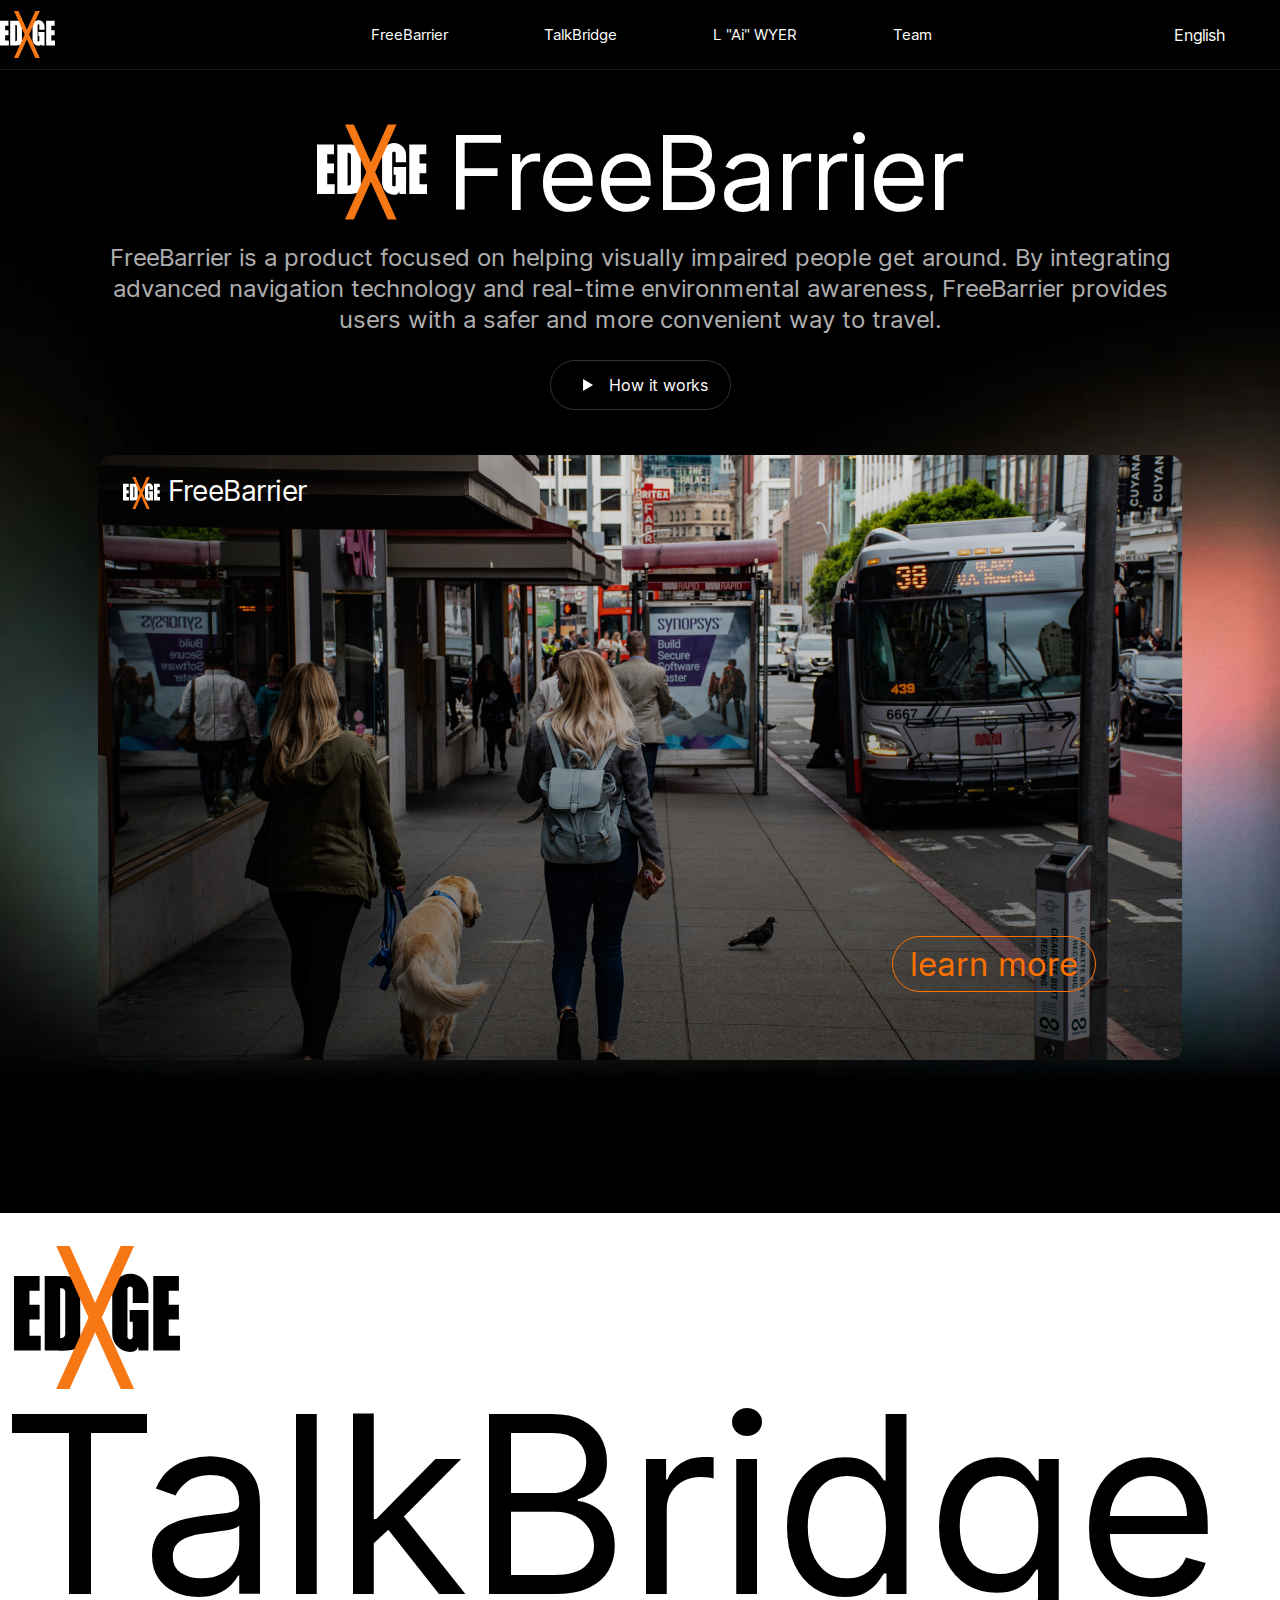
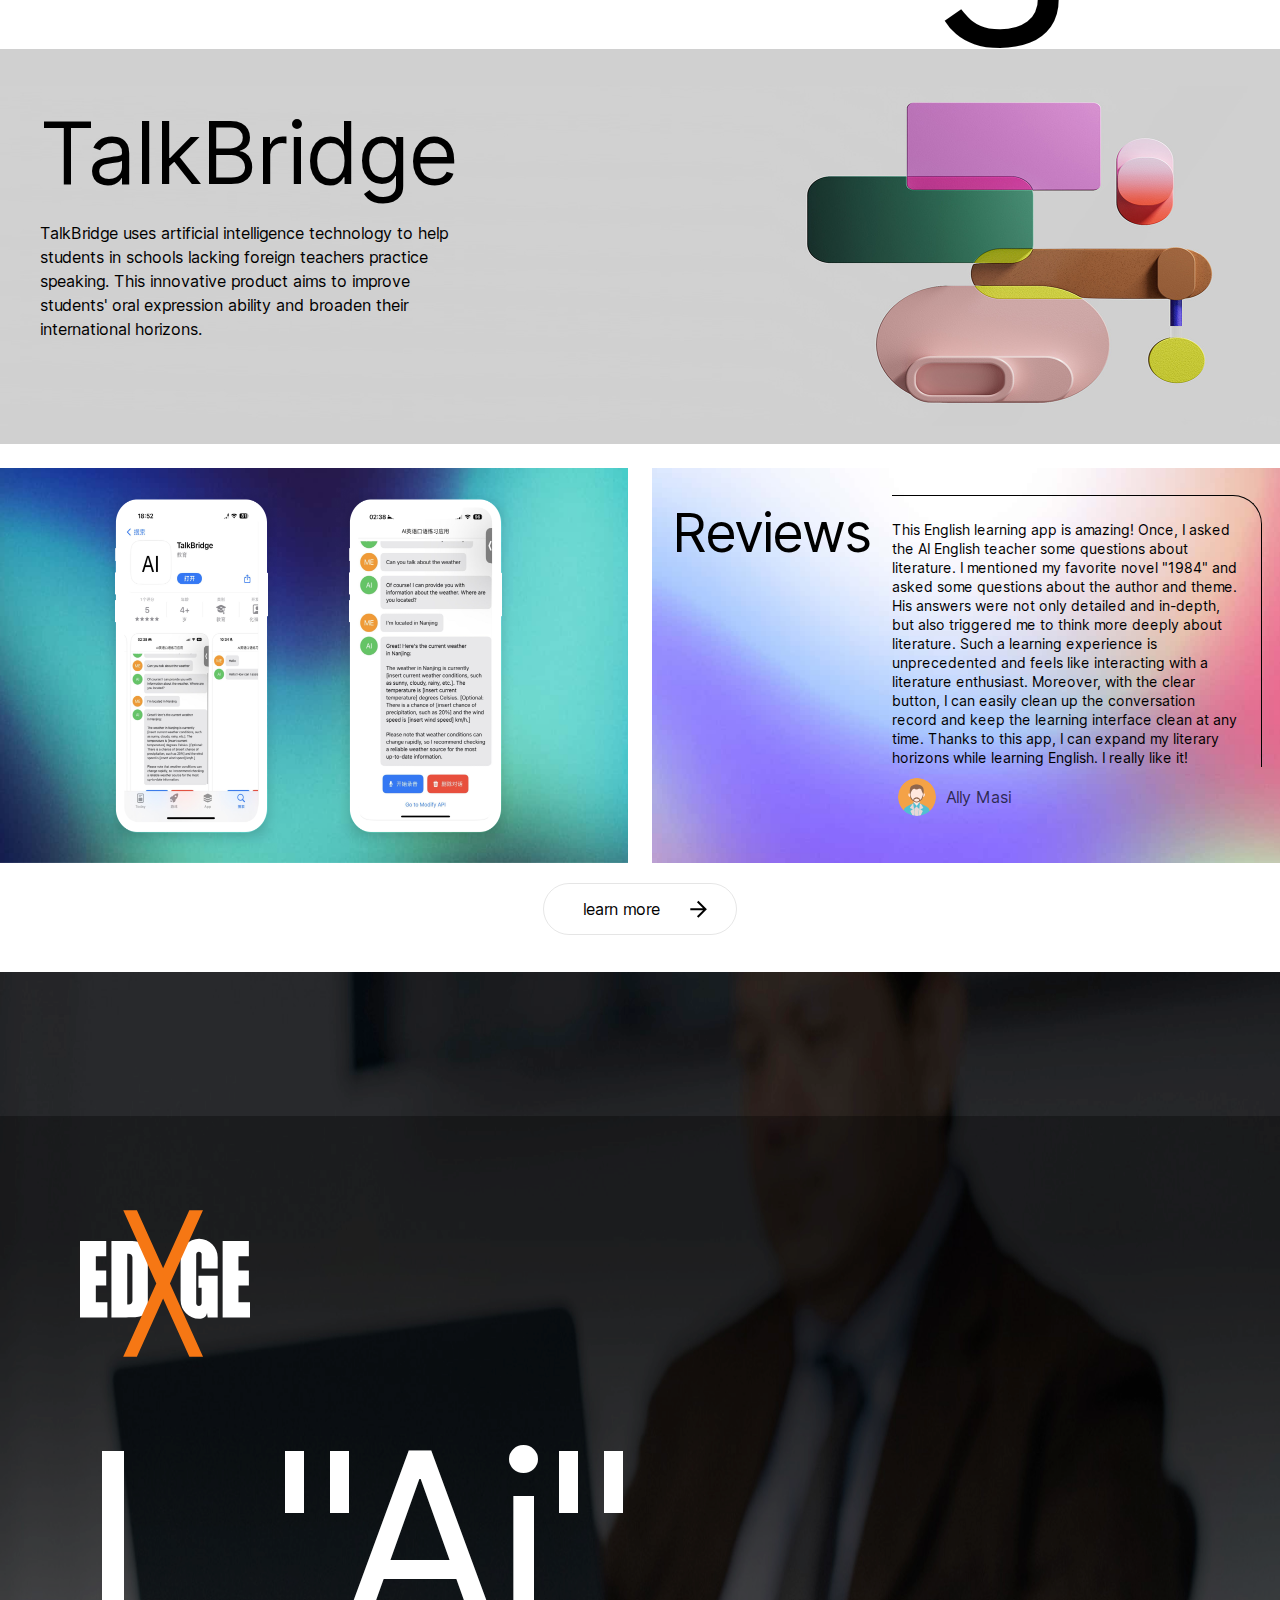
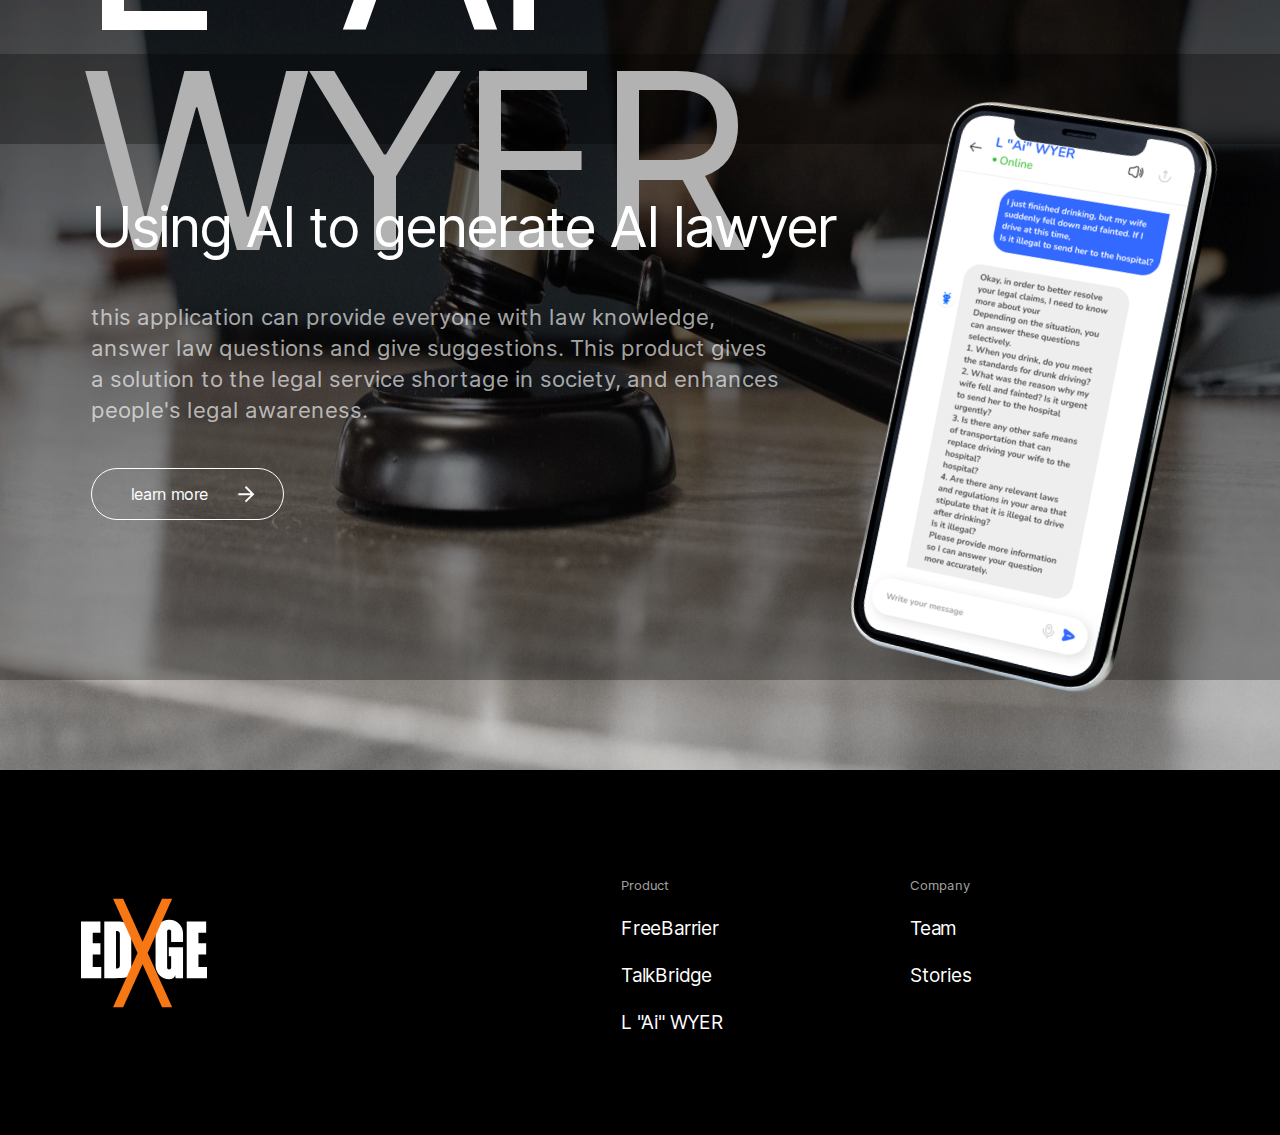
==== index.html @ de798f69 "update team" ====
<!DOCTYPE html><html lang="en"><head><meta charSet="utf-8"/><meta name="viewport" content="width=device-width, initial-scale=1"/><link rel="preload" href="/_next/static/media/c9a5bc6a7c948fb0-s.p.woff2" as="font" crossorigin="" type="font/woff2"/><link rel="preload" as="image" href="/logo_white.svg"/><link rel="preload" as="image" href="/s1bg1.png"/><link rel="preload" as="image" href="/logo_black.svg"/><link rel="preload" as="image" href="/s2bg2.png"/><link rel="preload" as="image" href="/s2card3avatar.png"/><link rel="preload" as="image" href="/s2arrow.svg"/><link rel="preload" as="image" href="/s3card2arrow.svg"/><link rel="preload" as="image" href="/s3card2phone.png"/><link rel="stylesheet" href="/_next/static/css/adb541d4023504cc.css" crossorigin="" data-precedence="next"/><link rel="stylesheet" href="/_next/static/css/df0a6028dcf7d3ef.css" crossorigin="" data-precedence="next"/><link rel="preload" as="script" fetchPriority="low" href="/_next/static/chunks/webpack-a116fb6f01ae9890.js" crossorigin=""/><script src="/_next/static/chunks/fd9d1056-d0916c1928b2dab2.js" async="" crossorigin=""></script><script src="/_next/static/chunks/938-652e71252fee86b5.js" async="" crossorigin=""></script><script src="/_next/static/chunks/main-app-9f782498c3e4d853.js" async="" crossorigin=""></script><script src="/_next/static/chunks/328-6d31d3dc0706b322.js" async=""></script><script src="/_next/static/chunks/app/page-09f8d892fa726eaa.js" async=""></script><title>EDXGE Tech</title><meta name="description" content="EDXGE Tech"/><link rel="icon" href="/favicon.ico" type="image/x-icon" sizes="48x48"/><meta name="next-size-adjust"/><script src="/_next/static/chunks/polyfills-c67a75d1b6f99dc8.js" crossorigin="" noModule=""></script></head><body class="__className_e66fe9"><div class="app_s1__nnIwr"><div class="header_bg__rVXxx"><div class="header_container__8fmu3"><img src="/logo_white.svg" alt="logo" class="header_logo__57EiI"/><div class="header_menu__HkMw8"><div class="header_menuItem__UpbRP">FreeBarrier</div><div class="header_menuItem__UpbRP">TalkBridge</div><div class="header_menuItem__UpbRP">L &quot;Ai&quot; WYER</div><div class="header_menuItem__UpbRP">Team</div></div><div class="header_lang__CjgNA"><div class="header_langSelected__wtEf2">English</div><div class="header_langContent__K6XsH"><div class="header_langContentItem__UoFTi">English</div><div class="header_langContentItem__UoFTi">简体中文</div></div></div></div></div><div class="app_s1titleRow__4uP_n"><img src="/logo_white.svg" class="app_s1logo1__pC13Z" alt="logo white"/><div class="app_s1title1__4nvAq">FreeBarrier</div></div><div class="app_row__DmZqt"><div class="app_s1desc__7qJVt">FreeBarrier is a product focused on helping visually impaired people get around. By integrating advanced navigation technology and real-time environmental awareness, FreeBarrier provides users with a safer and more convenient way to travel.</div></div><div class="app_row__DmZqt"><div class="app_s1playButton__GNVDo"><svg xmlns="http://www.w3.org/2000/svg" width="25" height="24" viewBox="0 0 25 24" fill="none"><path d="M7.04688 6V18L17.0469 12L7.04688 6Z" fill="white"></path></svg>How it works</div></div><div class="app_row__DmZqt" style="margin-top:45px"><img src="/s1bg1.png" class="app_s1bg1__M3rL_" alt=""/><div class="app_s1cover__UGeef"><img src="/logo_white.svg" class="app_s1coverLogo__jlqT_" alt=""/><div class="app_s1coverTitle__NFP4M">FreeBarrier</div><div class="app_s1coverButton__KT2Q8">learn more</div></div></div></div><div class="app_s2__dXx4I"><div class="app_s2container__kpsfb"><img src="/logo_black.svg" class="app_s2logo1__aBrNN" alt=""/><div class="app_s2title1__f7zy9">TalkBridge</div><div class="app_s2card1__nFbDB"><div class="app_s2card1title__jzrZh">TalkBridge</div><div class="app_s2card1content__mjiYZ">TalkBridge uses artificial intelligence technology to help students in schools lacking foreign teachers practice speaking. This innovative product aims to improve students&#x27; oral expression ability and broaden their international horizons.</div></div><div class="app_s2cardRow__WsyPa"><img class="app_s2bg2__XAXqT" src="/s2bg2.png" alt="s2bg2"/><div class="app_s2card3__V8uqt"><div class="app_s2card3title__k_Hqs">Reviews</div><div class="app_s2card3content__thnvg">This English learning app is amazing! Once, I asked the AI English teacher some questions about literature. I mentioned my favorite novel &quot;1984&quot; and asked some questions about the author and theme. His answers were not only detailed and in-depth, but also triggered me to think more deeply about literature. Such a learning experience is unprecedented and feels like interacting with a literature enthusiast. Moreover, with the clear button, I can easily clean up the conversation record and keep the learning interface clean at any time. Thanks to this app, I can expand my literary horizons while learning English. I really like it!</div><div class="app_s2card3avatar__qiE_r"><img class="app_s2card3avatarImage__eGEWr" alt="" src="/s2card3avatar.png"/><div class="app_s2card3name__xF0eV">Ally Masi</div></div></div></div><div class="app_row__DmZqt"><div class="app_s2button__MYctV"><span>learn more</span><img src="/s2arrow.svg" alt="arrow"/></div></div></div></div><div class="app_s3__rASW2"><div class="app_row__DmZqt"><div class="app_s3card1__VYN2u"><img src="/logo_white.svg" class="app_s3card1logo__8ecgO" alt="s3card1"/><div class="app_s3card1title__xnPJ_">L &quot;Ai&quot; WYER</div></div></div><div class="app_row__DmZqt"><div class="app_s3card2__s4pVN"><div class="app_s3card2title__L558Q">Using AI to generate AI lawyer</div><div class="app_s3card2content__sWjWP">this application can provide everyone with law knowledge, answer law questions and give suggestions. This product gives a solution to the legal service shortage in society, and enhances people&#x27;s legal awareness.</div><div class="app_s3card2button__7Y_nE"><span>learn more</span><img src="/s3card2arrow.svg" class="app_s3card2arrow__Mt0DE" alt="arrow"/></div><img src="/s3card2phone.png" class="app_s3card2phone__fwH8w" alt="s3card2phone"/></div></div></div><div class="app_s4__tdIPI"><div class="footer_row__TODqG"><img class="footer_logo__3_WEM" src="/logo_white.svg" alt=""/><div class="footer_card__5sTjd"><div class="footer_cardTitle__9lzDs">Product</div><div class="footer_cardItem__S_axP">FreeBarrier</div><div class="footer_cardItem__S_axP">TalkBridge</div><div class="footer_cardItem__S_axP">L &quot;Ai&quot; WYER</div></div><div class="footer_card__5sTjd"><div class="footer_cardTitle__9lzDs">Company</div><div class="footer_cardItem__S_axP">Team</div><div class="footer_cardItem__S_axP">Stories</div></div></div></div><script src="/_next/static/chunks/webpack-a116fb6f01ae9890.js" crossorigin="" async=""></script><script>(self.__next_f=self.__next_f||[]).push([0]);self.__next_f.push([2,null])</script><script>self.__next_f.push([1,"1:HL[\"/_next/static/media/c9a5bc6a7c948fb0-s.p.woff2\",\"font\",{\"crossOrigin\":\"\",\"type\":\"font/woff2\"}]\n2:HL[\"/_next/static/css/adb541d4023504cc.css\",\"style\",{\"crossOrigin\":\"\"}]\n0:\"$L3\"\n"])</script><script>self.__next_f.push([1,"4:HL[\"/_next/static/css/df0a6028dcf7d3ef.css\",\"style\",{\"crossOrigin\":\"\"}]\n"])</script><script>self.__next_f.push([1,"5:I[7690,[],\"\"]\n7:I[7831,[],\"\"]\n8:I[6039,[\"328\",\"static/chunks/328-6d31d3dc0706b322.js\",\"931\",\"static/chunks/app/page-09f8d892fa726eaa.js\"],\"\"]\n9:I[5613,[],\"\"]\na:I[1778,[],\"\"]\nc:I[8955,[],\"\"]\n"])</script><script>self.__next_f.push([1,"3:[[[\"$\",\"link\",\"0\",{\"rel\":\"stylesheet\",\"href\":\"/_next/static/css/adb541d4023504cc.css\",\"precedence\":\"next\",\"crossOrigin\":\"\"}]],[\"$\",\"$L5\",null,{\"buildId\":\"g0bCwEvK6cP6paQdNXXRG\",\"assetPrefix\":\"\",\"initialCanonicalUrl\":\"/\",\"initialTree\":[\"\",{\"children\":[\"__PAGE__\",{}]},\"$undefined\",\"$undefined\",true],\"initialSeedData\":[\"\",{\"children\":[\"__PAGE__\",{},[\"$L6\",[\"$\",\"$L7\",null,{\"propsForComponent\":{\"params\":{}},\"Component\":\"$8\",\"isStaticGeneration\":true}],null]]},[null,[\"$\",\"html\",null,{\"lang\":\"en\",\"children\":[\"$\",\"body\",null,{\"className\":\"__className_e66fe9\",\"children\":[\"$\",\"$L9\",null,{\"parallelRouterKey\":\"children\",\"segmentPath\":[\"children\"],\"loading\":\"$undefined\",\"loadingStyles\":\"$undefined\",\"loadingScripts\":\"$undefined\",\"hasLoading\":false,\"error\":\"$undefined\",\"errorStyles\":\"$undefined\",\"errorScripts\":\"$undefined\",\"template\":[\"$\",\"$La\",null,{}],\"templateStyles\":\"$undefined\",\"templateScripts\":\"$undefined\",\"notFound\":[[\"$\",\"title\",null,{\"children\":\"404: This page could not be found.\"}],[\"$\",\"div\",null,{\"style\":{\"fontFamily\":\"system-ui,\\\"Segoe UI\\\",Roboto,Helvetica,Arial,sans-serif,\\\"Apple Color Emoji\\\",\\\"Segoe UI Emoji\\\"\",\"height\":\"100vh\",\"textAlign\":\"center\",\"display\":\"flex\",\"flexDirection\":\"column\",\"alignItems\":\"center\",\"justifyContent\":\"center\"},\"children\":[\"$\",\"div\",null,{\"children\":[[\"$\",\"style\",null,{\"dangerouslySetInnerHTML\":{\"__html\":\"body{color:#000;background:#fff;margin:0}.next-error-h1{border-right:1px solid rgba(0,0,0,.3)}@media (prefers-color-scheme:dark){body{color:#fff;background:#000}.next-error-h1{border-right:1px solid rgba(255,255,255,.3)}}\"}}],[\"$\",\"h1\",null,{\"className\":\"next-error-h1\",\"style\":{\"display\":\"inline-block\",\"margin\":\"0 20px 0 0\",\"padding\":\"0 23px 0 0\",\"fontSize\":24,\"fontWeight\":500,\"verticalAlign\":\"top\",\"lineHeight\":\"49px\"},\"children\":\"404\"}],[\"$\",\"div\",null,{\"style\":{\"display\":\"inline-block\"},\"children\":[\"$\",\"h2\",null,{\"style\":{\"fontSize\":14,\"fontWeight\":400,\"lineHeight\":\"49px\",\"margin\":0},\"children\":\"This page could not be found.\"}]}]]}]}]],\"notFoundStyles\":[],\"styles\":[[\"$\",\"link\",\"0\",{\"rel\":\"stylesheet\",\"href\":\"/_next/static/css/df0a6028dcf7d3ef.css\",\"precedence\":\"next\",\"crossOrigin\":\"\"}]]}]}]}],null]],\"initialHead\":[false,\"$Lb\"],\"globalErrorComponent\":\"$c\"}]]\n"])</script><script>self.__next_f.push([1,"b:[[\"$\",\"meta\",\"0\",{\"name\":\"viewport\",\"content\":\"width=device-width, initial-scale=1\"}],[\"$\",\"meta\",\"1\",{\"charSet\":\"utf-8\"}],[\"$\",\"title\",\"2\",{\"children\":\"EDXGE Tech\"}],[\"$\",\"meta\",\"3\",{\"name\":\"description\",\"content\":\"EDXGE Tech\"}],[\"$\",\"link\",\"4\",{\"rel\":\"icon\",\"href\":\"/favicon.ico\",\"type\":\"image/x-icon\",\"sizes\":\"48x48\"}],[\"$\",\"meta\",\"5\",{\"name\":\"next-size-adjust\"}]]\n6:null\n"])</script><script>self.__next_f.push([1,""])</script></body></html>
---- _next/static/css/adb541d4023504cc.css ----
@font-face{font-family:__Inter_e66fe9;font-style:normal;font-weight:100 900;font-display:swap;src:url(/_next/static/media/ec159349637c90ad-s.woff2) format("woff2");unicode-range:U+0460-052f,U+1c80-1c88,U+20b4,U+2de0-2dff,U+a640-a69f,U+fe2e-fe2f}@font-face{font-family:__Inter_e66fe9;font-style:normal;font-weight:100 900;font-display:swap;src:url(/_next/static/media/513657b02c5c193f-s.woff2) format("woff2");unicode-range:U+0301,U+0400-045f,U+0490-0491,U+04b0-04b1,U+2116}@font-face{font-family:__Inter_e66fe9;font-style:normal;font-weight:100 900;font-display:swap;src:url(/_next/static/media/fd4db3eb5472fc27-s.woff2) format("woff2");unicode-range:U+1f??}@font-face{font-family:__Inter_e66fe9;font-style:normal;font-weight:100 900;font-display:swap;src:url(/_next/static/media/51ed15f9841b9f9d-s.woff2) format("woff2");unicode-range:U+0370-03ff}@font-face{font-family:__Inter_e66fe9;font-style:normal;font-weight:100 900;font-display:swap;src:url(/_next/static/media/05a31a2ca4975f99-s.woff2) format("woff2");unicode-range:U+0102-0103,U+0110-0111,U+0128-0129,U+0168-0169,U+01a0-01a1,U+01af-01b0,U+0300-0301,U+0303-0304,U+0308-0309,U+0323,U+0329,U+1ea0-1ef9,U+20ab}@font-face{font-family:__Inter_e66fe9;font-style:normal;font-weight:100 900;font-display:swap;src:url(/_next/static/media/d6b16ce4a6175f26-s.woff2) format("woff2");unicode-range:U+0100-02af,U+0304,U+0308,U+0329,U+1e00-1e9f,U+1ef2-1eff,U+2020,U+20a0-20ab,U+20ad-20cf,U+2113,U+2c60-2c7f,U+a720-a7ff}@font-face{font-family:__Inter_e66fe9;font-style:normal;font-weight:100 900;font-display:swap;src:url(/_next/static/media/c9a5bc6a7c948fb0-s.p.woff2) format("woff2");unicode-range:U+00??,U+0131,U+0152-0153,U+02bb-02bc,U+02c6,U+02da,U+02dc,U+0304,U+0308,U+0329,U+2000-206f,U+2074,U+20ac,U+2122,U+2191,U+2193,U+2212,U+2215,U+feff,U+fffd}@font-face{font-family:__Inter_Fallback_e66fe9;src:local("Arial");ascent-override:90.20%;descent-override:22.48%;line-gap-override:0.00%;size-adjust:107.40%}.__className_e66fe9{font-family:__Inter_e66fe9,__Inter_Fallback_e66fe9;font-style:normal}

/*
! tailwindcss v3.4.0 | MIT License | https://tailwindcss.com
*/*,:after,:before{box-sizing:border-box;border:0 solid #e5e7eb}:after,:before{--tw-content:""}:host,html{line-height:1.5;-webkit-text-size-adjust:100%;-moz-tab-size:4;-o-tab-size:4;tab-size:4;font-family:ui-sans-serif,system-ui,sans-serif,Apple Color Emoji,Segoe UI Emoji,Segoe UI Symbol,Noto Color Emoji;font-feature-settings:normal;font-variation-settings:normal;-webkit-tap-highlight-color:transparent}body{margin:0;line-height:inherit}hr{height:0;color:inherit;border-top-width:.0625rem}abbr:where([title]){-webkit-text-decoration:underline dotted;text-decoration:underline dotted}h1,h2,h3,h4,h5,h6{font-size:inherit;font-weight:inherit}a{color:inherit;text-decoration:inherit}b,strong{font-weight:bolder}code,kbd,pre,samp{font-family:ui-monospace,SFMono-Regular,Menlo,Monaco,Consolas,Liberation Mono,Courier New,monospace;font-feature-settings:normal;font-variation-settings:normal;font-size:1em}small{font-size:80%}sub,sup{font-size:75%;line-height:0;position:relative;vertical-align:baseline}sub{bottom:-.25em}sup{top:-.5em}table{text-indent:0;border-color:inherit;border-collapse:collapse}button,input,optgroup,select,textarea{font-family:inherit;font-feature-settings:inherit;font-variation-settings:inherit;font-size:100%;font-weight:inherit;line-height:inherit;color:inherit;margin:0;padding:0}button,select{text-transform:none}[type=button],[type=reset],[type=submit],button{-webkit-appearance:button;background-color:transparent;background-image:none}:-moz-focusring{outline:auto}:-moz-ui-invalid{box-shadow:none}progress{vertical-align:baseline}::-webkit-inner-spin-button,::-webkit-outer-spin-button{height:auto}[type=search]{-webkit-appearance:textfield;outline-offset:-.125rem}::-webkit-search-decoration{-webkit-appearance:none}::-webkit-file-upload-button{-webkit-appearance:button;font:inherit}summary{display:list-item}blockquote,dd,dl,figure,h1,h2,h3,h4,h5,h6,hr,p,pre{margin:0}fieldset{margin:0}fieldset,legend{padding:0}menu,ol,ul{list-style:none;margin:0;padding:0}dialog{padding:0}textarea{resize:vertical}input::-moz-placeholder,textarea::-moz-placeholder{opacity:1;color:#9ca3af}input::placeholder,textarea::placeholder{opacity:1;color:#9ca3af}[role=button],button{cursor:pointer}:disabled{cursor:default}audio,canvas,embed,iframe,img,object,svg,video{display:block;vertical-align:middle}img,video{max-width:100%;height:auto}[hidden]{display:none}*,:after,:before{--tw-border-spacing-x:0;--tw-border-spacing-y:0;--tw-translate-x:0;--tw-translate-y:0;--tw-rotate:0;--tw-skew-x:0;--tw-skew-y:0;--tw-scale-x:1;--tw-scale-y:1;--tw-pan-x: ;--tw-pan-y: ;--tw-pinch-zoom: ;--tw-scroll-snap-strictness:proximity;--tw-gradient-from-position: ;--tw-gradient-via-position: ;--tw-gradient-to-position: ;--tw-ordinal: ;--tw-slashed-zero: ;--tw-numeric-figure: ;--tw-numeric-spacing: ;--tw-numeric-fraction: ;--tw-ring-inset: ;--tw-ring-offset-width:0;--tw-ring-offset-color:#fff;--tw-ring-color:rgba(59,130,246,.5);--tw-ring-offset-shadow:0 0 #0000;--tw-ring-shadow:0 0 #0000;--tw-shadow:0 0 #0000;--tw-shadow-colored:0 0 #0000;--tw-blur: ;--tw-brightness: ;--tw-contrast: ;--tw-grayscale: ;--tw-hue-rotate: ;--tw-invert: ;--tw-saturate: ;--tw-sepia: ;--tw-drop-shadow: ;--tw-backdrop-blur: ;--tw-backdrop-brightness: ;--tw-backdrop-contrast: ;--tw-backdrop-grayscale: ;--tw-backdrop-hue-rotate: ;--tw-backdrop-invert: ;--tw-backdrop-opacity: ;--tw-backdrop-saturate: ;--tw-backdrop-sepia: }::backdrop{--tw-border-spacing-x:0;--tw-border-spacing-y:0;--tw-translate-x:0;--tw-translate-y:0;--tw-rotate:0;--tw-skew-x:0;--tw-skew-y:0;--tw-scale-x:1;--tw-scale-y:1;--tw-pan-x: ;--tw-pan-y: ;--tw-pinch-zoom: ;--tw-scroll-snap-strictness:proximity;--tw-gradient-from-position: ;--tw-gradient-via-position: ;--tw-gradient-to-position: ;--tw-ordinal: ;--tw-slashed-zero: ;--tw-numeric-figure: ;--tw-numeric-spacing: ;--tw-numeric-fraction: ;--tw-ring-inset: ;--tw-ring-offset-width:0;--tw-ring-offset-color:#fff;--tw-ring-color:rgba(59,130,246,.5);--tw-ring-offset-shadow:0 0 #0000;--tw-ring-shadow:0 0 #0000;--tw-shadow:0 0 #0000;--tw-shadow-colored:0 0 #0000;--tw-blur: ;--tw-brightness: ;--tw-contrast: ;--tw-grayscale: ;--tw-hue-rotate: ;--tw-invert: ;--tw-saturate: ;--tw-sepia: ;--tw-drop-shadow: ;--tw-backdrop-blur: ;--tw-backdrop-brightness: ;--tw-backdrop-contrast: ;--tw-backdrop-grayscale: ;--tw-backdrop-hue-rotate: ;--tw-backdrop-invert: ;--tw-backdrop-opacity: ;--tw-backdrop-saturate: ;--tw-backdrop-sepia: }.container{width:100%}@media (min-width:640px){.container{max-width:40rem}}@media (min-width:768px){.container{max-width:48rem}}@media (min-width:1024px){.container{max-width:64rem}}@media (min-width:1280px){.container{max-width:80rem}}@media (min-width:1536px){.container{max-width:96rem}}
---- _next/static/css/df0a6028dcf7d3ef.css ----
.footer_row__TODqG{display:flex;justify-content:center}.footer_logo__3_WEM{width:7.875rem;margin-right:25.875rem;cursor:pointer}.footer_card__5sTjd{width:18.0625rem;height:9.625rem}.footer_cardTitle__9lzDs{color:hsla(0,0%,100%,.65);font-size:.8125rem;font-weight:400;line-height:1.125rem}.footer_cardItem__S_axP{margin-top:1.4375rem;color:#fff;font-size:1.1875rem;font-weight:400;line-height:1.5rem;letter-spacing:-.0125rem;cursor:pointer}.header_bg__rVXxx{height:4.375rem;top:2rem;display:flex;justify-content:center;border-bottom:.0625rem solid hsla(0,0%,100%,.1);background:rgba(0,0,0,.8)}.header_container__8fmu3{width:80rem;height:100%;color:#fff;display:flex;justify-content:space-between;align-items:center;z-index:999}.header_logo__57EiI{width:3.4375rem;cursor:pointer}.header_menu__HkMw8{display:flex;justify-content:space-around;width:41.125rem;height:100%;margin-left:8.125rem}.header_menuItem__UpbRP{height:100%;font-size:.9375rem;font-weight:400;line-height:1.3125rem;display:flex;align-items:center;cursor:pointer}.header_lang__CjgNA{width:10.125rem;height:3.25rem;justify-content:center;align-items:center;position:relative;display:inline-block}.header_langSelected__wtEf2{color:#fff;display:flex;width:100%;height:100%;justify-content:center;align-items:center;cursor:pointer}.header_langContent__K6XsH{color:#fff;background-color:#000;display:none;position:absolute}.header_lang__CjgNA:hover .header_langContent__K6XsH{display:block}.header_langContentItem__UoFTi{width:10.125rem;height:3.25rem;display:flex;justify-content:center;align-items:center}.header_langContentItem__UoFTi:hover{background-color:#ff7101;cursor:pointer}.app_s1__nnIwr{background-color:#000;padding-bottom:9.5625rem}.app_s1titleRow__4uP_n{display:flex;justify-content:center;align-items:center;height:8.75rem;margin-top:2rem}.app_s1logo1__pC13Z{height:100%;width:6.875rem}.app_s1title1__4nvAq{color:#fff;text-align:center;font-size:6.4375rem;font-weight:400;line-height:7.5625rem;letter-spacing:-.125rem;margin-left:1.25rem}.app_row__DmZqt{width:100%;display:flex;justify-content:center;position:relative}.app_s1desc__7qJVt{width:68.625rem;color:hsla(0,0%,100%,.7);text-align:center;font-size:1.5rem;font-weight:400;line-height:1.9375rem;z-index:1}.app_s1playButton__GNVDo{height:3.125rem;margin-top:1.5625rem;display:flex;padding:.8125rem 1.375rem .8125rem 1.5625rem;justify-content:center;align-items:center;gap:.5rem;border-radius:4rem;border:.0625rem solid hsla(0,0%,100%,.2);color:#fff;text-align:center;font-size:1rem;font-weight:400;line-height:0;z-index:1;cursor:pointer}.app_s1bg1__M3rL_{position:absolute;width:90rem;height:51.5rem;background:url(/s1bg1.png) no-repeat 50% fixed;background-size:cover;top:-12.5rem}.app_s1cover__UGeef{width:67.8125rem;height:37.8125rem;z-index:1;background:url(/s1cover.png) no-repeat 100% 100%;border-radius:.9375rem;position:relative;cursor:pointer}.app_s1coverLogo__jlqT_{position:absolute;width:2.3125rem;left:1.5625rem;top:1.375rem}.app_s1coverTitle__NFP4M{left:4.375rem;top:1.25rem;color:#fff;font-size:1.75rem;line-height:2.0625rem;letter-spacing:-.03394rem}.app_s1coverButton__KT2Q8,.app_s1coverTitle__NFP4M{position:absolute;text-align:center;font-style:normal;font-weight:400}.app_s1coverButton__KT2Q8{right:5.4375rem;bottom:4.25rem;display:inline-flex;height:3.5rem;padding:0 1.0625rem;justify-content:center;align-items:center;border-radius:4.5rem;border:.0625rem solid #ff7101;color:#ff7101;font-size:2.0625rem;line-height:0}.app_s2logo1__aBrNN{width:12.125rem;height:8.9375rem;margin-top:2.0625rem}.app_s2title1__f7zy9{color:#000;font-size:15.5rem;line-height:14.375rem;font-weight:400;letter-spacing:-.125rem}.app_s2__dXx4I{display:flex;justify-content:center;padding-bottom:2.3125rem}.app_s2container__kpsfb{width:80rem}.app_s2card1__nFbDB{width:100%;height:24.6875rem;margin-top:1.875rem;background-image:url(/s2bg1.jpeg);background-size:cover;position:relative}.app_s2card1title__jzrZh{position:absolute;left:2.5rem;top:2.5rem;color:#000;font-size:5.375rem;font-weight:400;letter-spacing:-.0625rem}.app_s2card1content__mjiYZ{position:absolute;width:26.375rem;height:6.5rem;left:2.5rem;top:10.75rem}.app_s2cardRow__WsyPa{display:flex;justify-content:space-between;margin-top:1.5rem}.app_s2bg2__XAXqT{width:39.25rem}.app_s2card3__V8uqt{width:39.25rem;height:24.6875rem;background-image:url(/s2bg3.jpeg);background-size:cover;position:relative}.app_s2card3title__k_Hqs{position:absolute;left:1.25rem;top:2.4375rem;color:#000;font-size:3.375rem;font-weight:400;line-height:3.1875rem;letter-spacing:-.125rem}.app_s2card3content__thnvg{position:absolute;width:23.125rem;left:15rem;top:1.6875rem;padding:1.5rem 1.5rem 0 0;border-radius:0 1.8125rem 0 0;border-top:.0625rem solid #000;border-right:.0625rem solid #000;font-size:.875rem;font-weight:400;line-height:1.1875rem}.app_s2card3avatar__qiE_r{position:absolute;left:15.375rem;top:19.375rem;display:flex;justify-content:space-around;align-items:center}.app_s2card3avatarImage__eGEWr{width:2.375rem;height:2.375rem;border-radius:50%}.app_s2card3name__xF0eV{color:rgba(0,0,0,.7);font-size:1rem;font-weight:400;line-height:1.3125rem;margin-left:.625rem}.app_s2button__MYctV{margin-top:1.25rem;display:inline-flex;padding:.8125rem 1.5625rem .8125rem 2.4375rem;justify-content:flex-end;align-items:center;gap:1.625rem;border-radius:4rem;border:.0625rem solid rgba(0,0,0,.1);cursor:pointer}.app_s3__rASW2{width:100%;position:relative;padding-top:9rem;background:url(/s3bg1.jpeg) no-repeat;background-size:100% 100%}.app_s3card1__VYN2u{width:90rem;height:39.25rem;background:rgba(0,0,0,.3);padding-left:5rem;padding-right:5rem}.app_s3card1logo__8ecgO{width:10.625rem;height:10.9375rem;margin-top:5rem}.app_s3card1title__xnPJ_{margin-top:3.75rem;color:#fff;font-size:15.375rem;font-weight:400;line-height:13.75rem;letter-spacing:-.625rem}.app_s3card2__s4pVN{width:90rem;height:39.125rem;background:rgba(0,0,0,.3);padding-left:5.6875rem;padding-right:5.6875rem;position:relative;top:-5.625rem}.app_s3card2title__L558Q{margin-top:8.75rem;color:#fff;font-size:3.5rem;font-weight:400;line-height:4.125rem;letter-spacing:-.125rem}.app_s3card2content__sWjWP{margin-top:2.625rem;width:43.375rem;color:hsla(0,0%,100%,.65);font-size:1.375rem;font-weight:400;line-height:1.9375rem}.app_s3card2button__7Y_nE{color:#fff;margin-top:2.625rem;display:inline-flex;padding:.8125rem 1.5625rem .8125rem 2.4375rem;justify-content:flex-end;align-items:center;gap:1.625rem;border-radius:4rem;border:.0625rem solid #fff;cursor:pointer}.app_s3card2arrow__Mt0DE{width:1.5rem;height:1.5rem}.app_s3card2phone__fwH8w{right:6.9375rem;top:3.125rem;position:absolute;width:17rem;height:35.9375rem;transform:rotate(11.682deg)}.app_s4__tdIPI{height:22.8125rem;padding-top:6.625rem;background-color:#000}
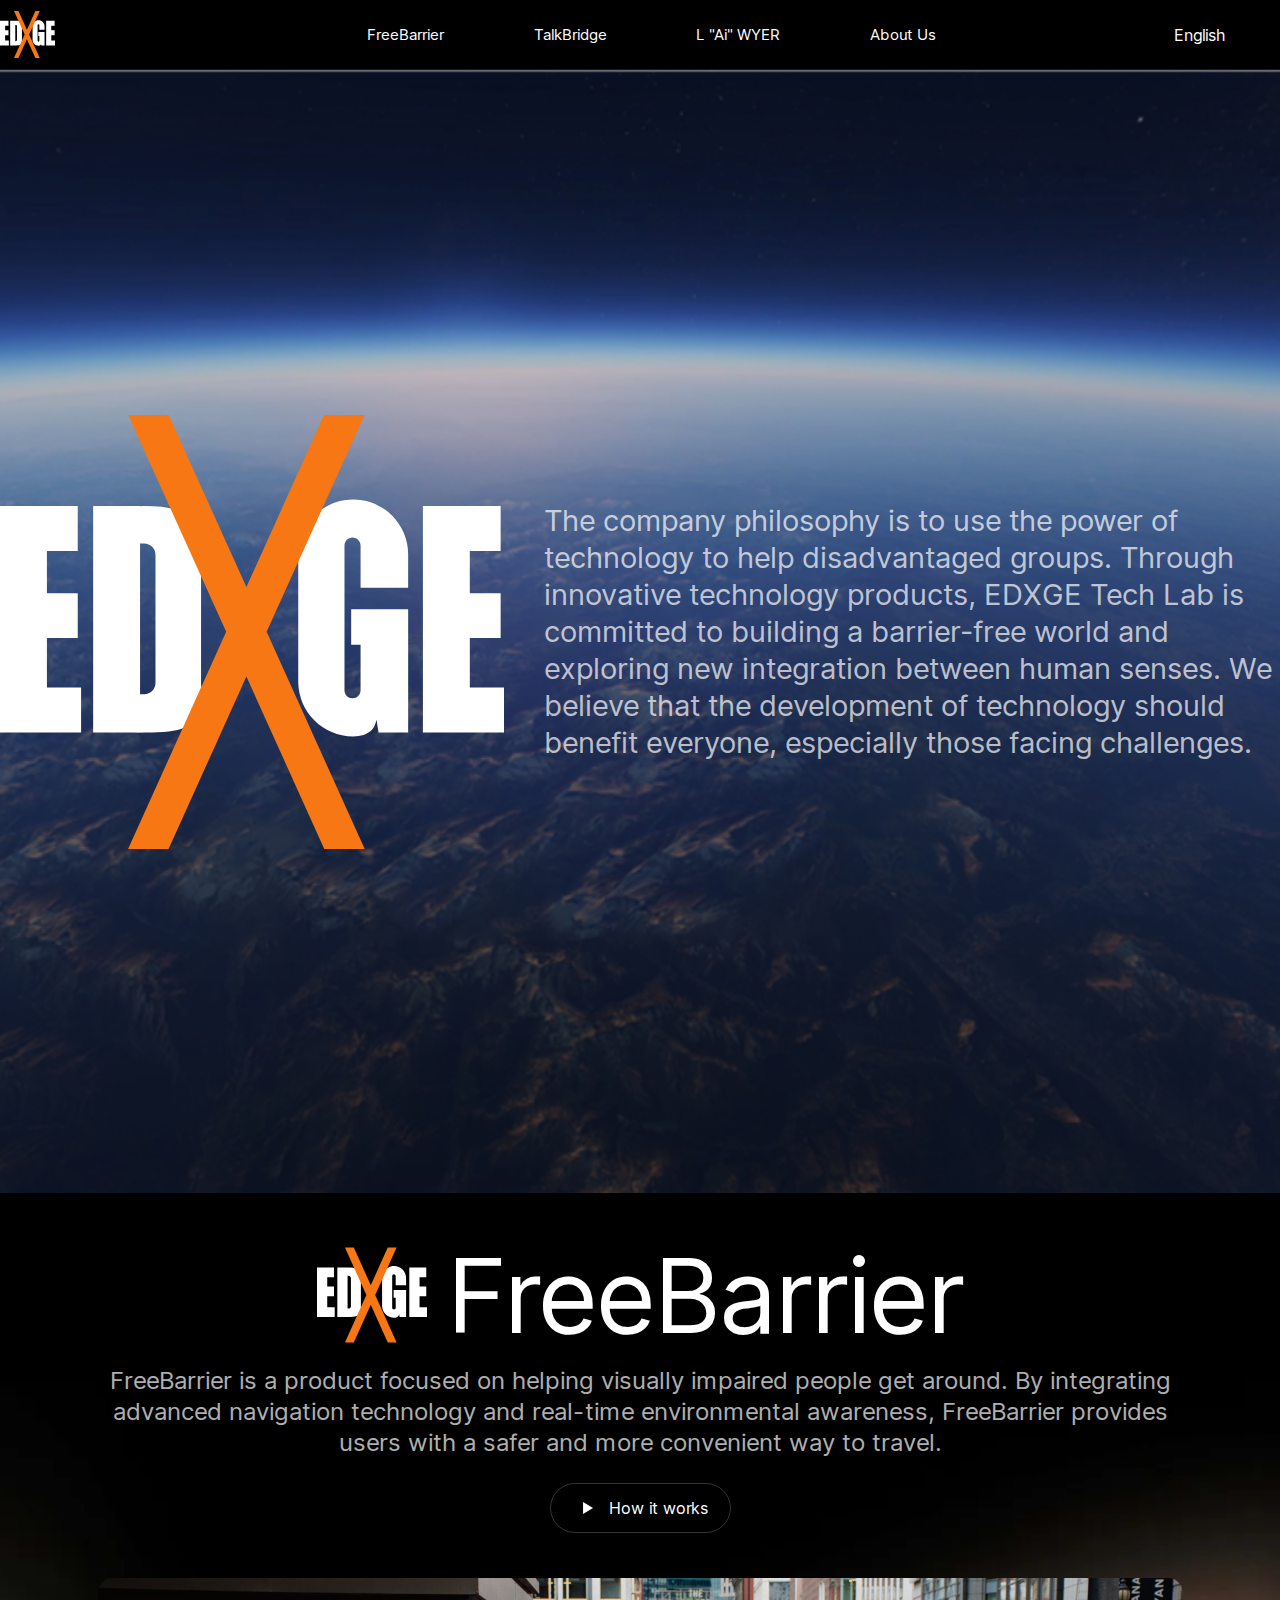
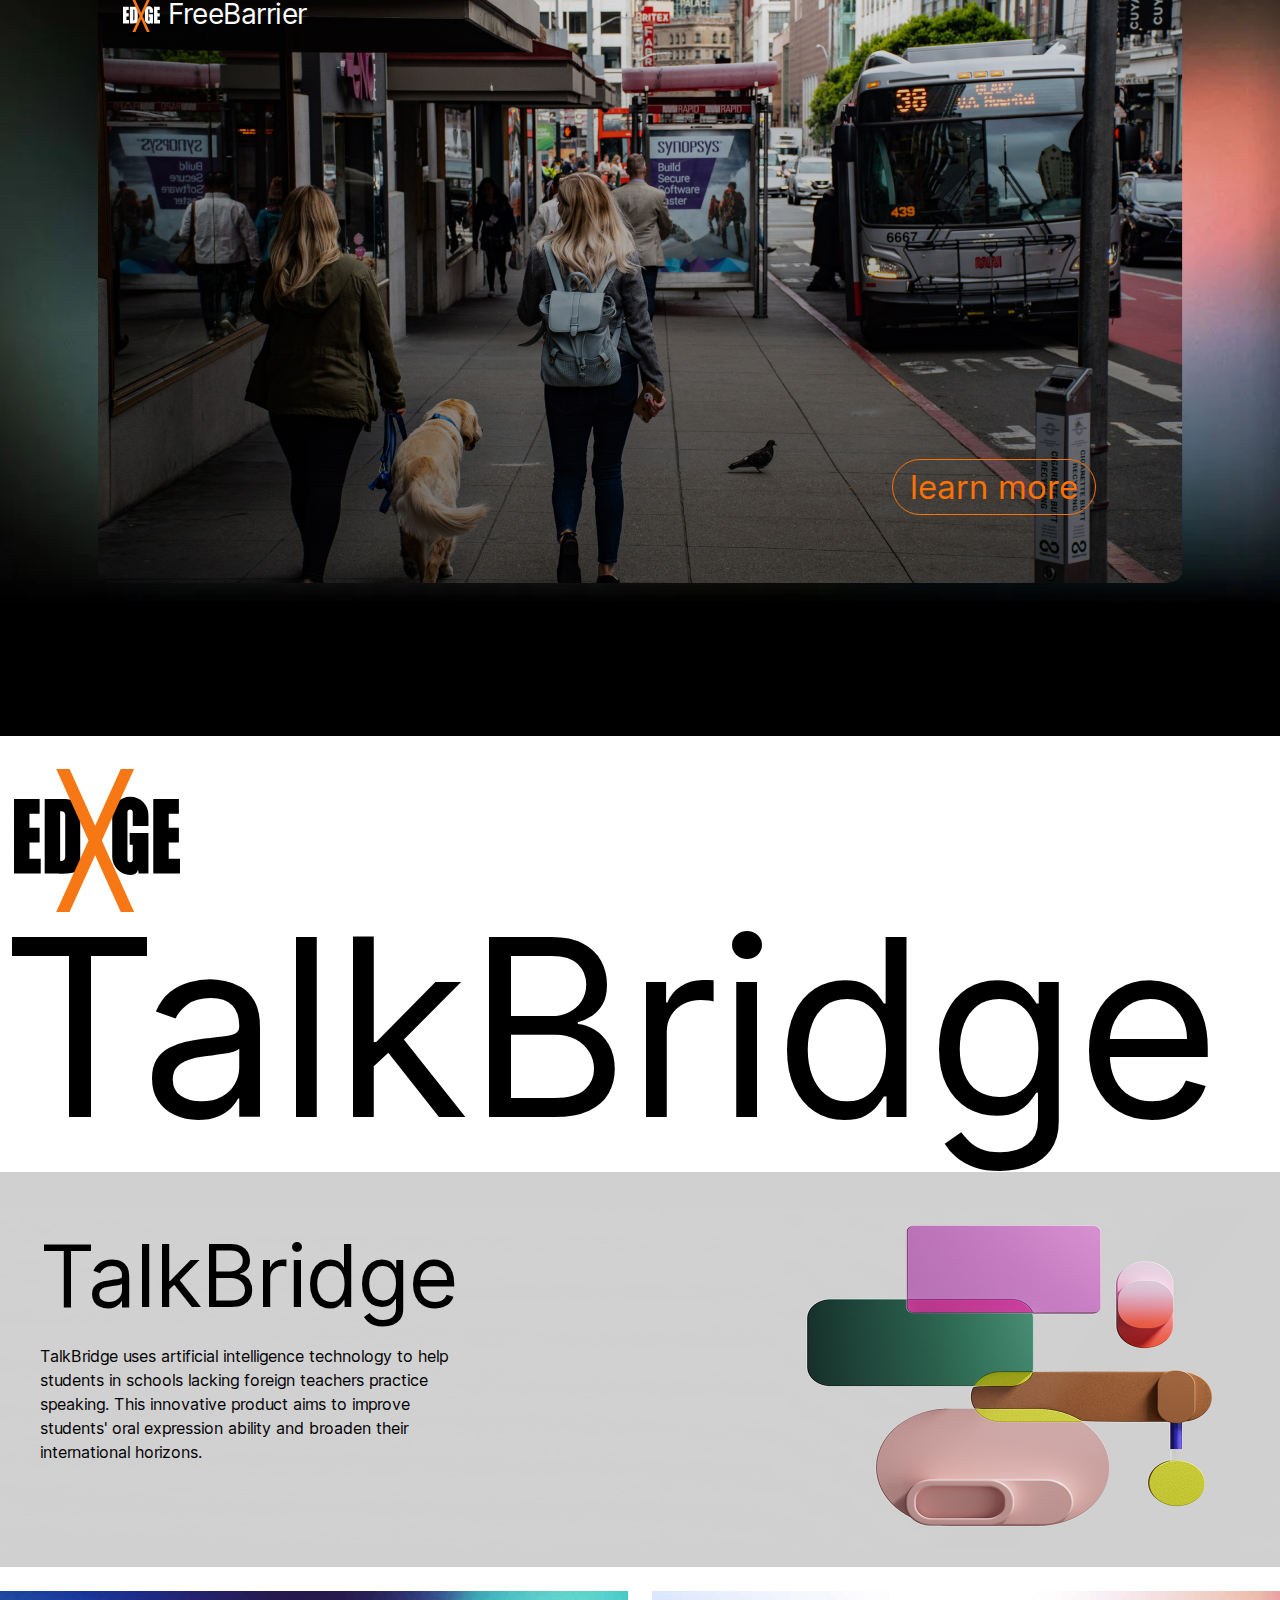
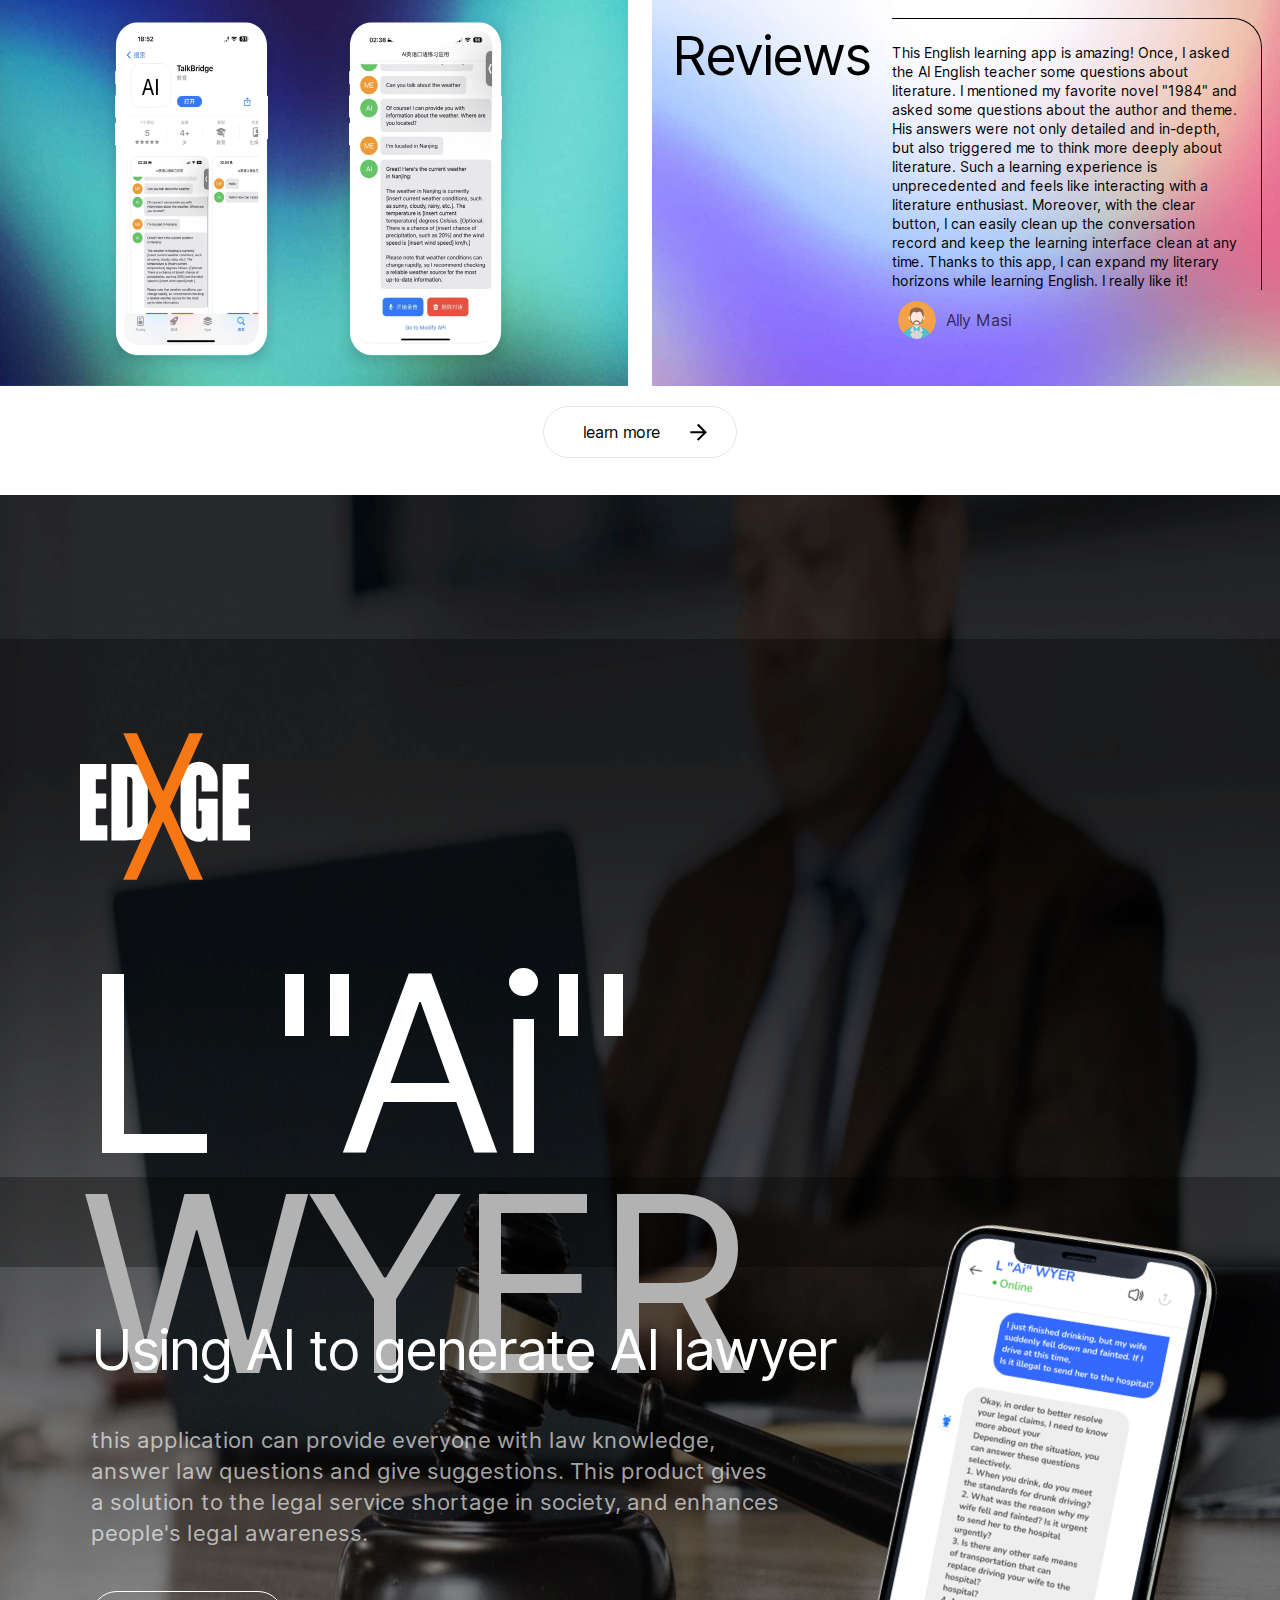
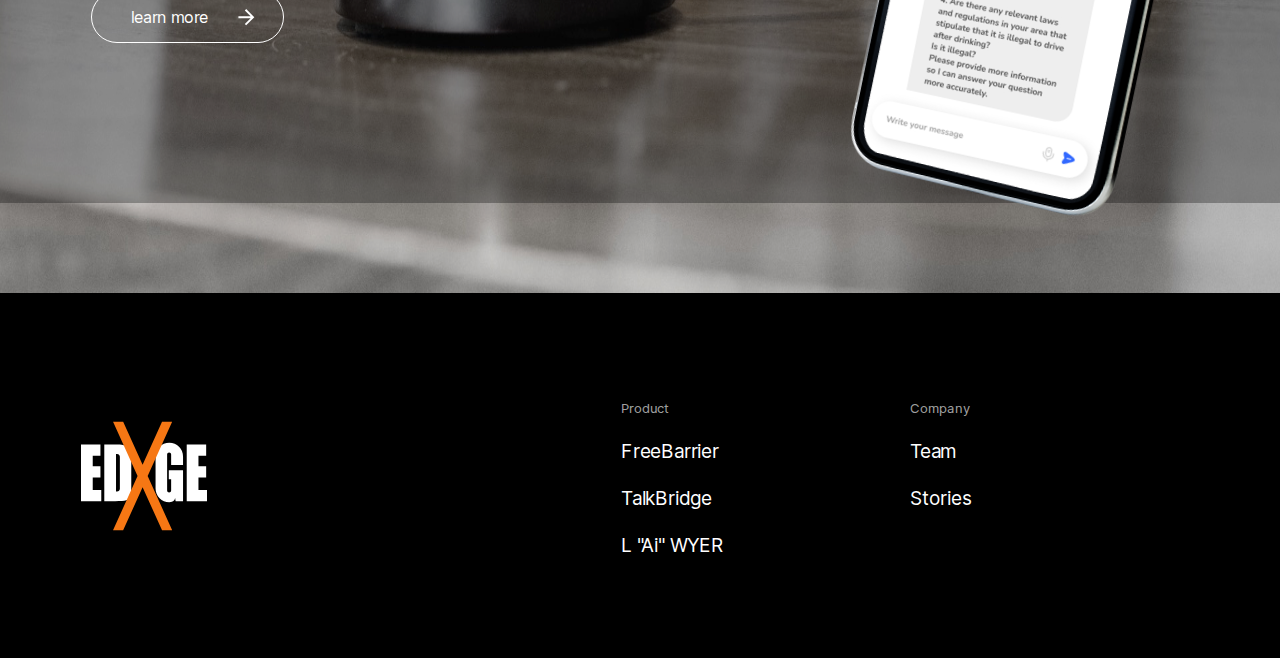
==== commit e82b237c: "update" ====
--- a/index.html
+++ b/index.html
@@ -1 +1 @@
-<!DOCTYPE html><html lang="en"><head><meta charSet="utf-8"/><meta name="viewport" content="width=device-width, initial-scale=1"/><link rel="preload" href="/_next/static/media/c9a5bc6a7c948fb0-s.p.woff2" as="font" crossorigin="" type="font/woff2"/><link rel="preload" as="image" href="/logo_white.svg"/><link rel="preload" as="image" href="/s1bg1.png"/><link rel="preload" as="image" href="/logo_black.svg"/><link rel="preload" as="image" href="/s2bg2.png"/><link rel="preload" as="image" href="/s2card3avatar.png"/><link rel="preload" as="image" href="/s2arrow.svg"/><link rel="preload" as="image" href="/s3card2arrow.svg"/><link rel="preload" as="image" href="/s3card2phone.png"/><link rel="stylesheet" href="/_next/static/css/adb541d4023504cc.css" crossorigin="" data-precedence="next"/><link rel="stylesheet" href="/_next/static/css/df0a6028dcf7d3ef.css" crossorigin="" data-precedence="next"/><link rel="preload" as="script" fetchPriority="low" href="/_next/static/chunks/webpack-a116fb6f01ae9890.js" crossorigin=""/><script src="/_next/static/chunks/fd9d1056-d0916c1928b2dab2.js" async="" crossorigin=""></script><script src="/_next/static/chunks/938-652e71252fee86b5.js" async="" crossorigin=""></script><script src="/_next/static/chunks/main-app-9f782498c3e4d853.js" async="" crossorigin=""></script><script src="/_next/static/chunks/328-6d31d3dc0706b322.js" async=""></script><script src="/_next/static/chunks/app/page-09f8d892fa726eaa.js" async=""></script><title>EDXGE Tech</title><meta name="description" content="EDXGE Tech"/><link rel="icon" href="/favicon.ico" type="image/x-icon" sizes="48x48"/><meta name="next-size-adjust"/><script src="/_next/static/chunks/polyfills-c67a75d1b6f99dc8.js" crossorigin="" noModule=""></script></head><body class="__className_e66fe9"><div class="app_s1__nnIwr"><div class="header_bg__rVXxx"><div class="header_container__8fmu3"><img src="/logo_white.svg" alt="logo" class="header_logo__57EiI"/><div class="header_menu__HkMw8"><div class="header_menuItem__UpbRP">FreeBarrier</div><div class="header_menuItem__UpbRP">TalkBridge</div><div class="header_menuItem__UpbRP">L &quot;Ai&quot; WYER</div><div class="header_menuItem__UpbRP">Team</div></div><div class="header_lang__CjgNA"><div class="header_langSelected__wtEf2">English</div><div class="header_langContent__K6XsH"><div class="header_langContentItem__UoFTi">English</div><div class="header_langContentItem__UoFTi">简体中文</div></div></div></div></div><div class="app_s1titleRow__4uP_n"><img src="/logo_white.svg" class="app_s1logo1__pC13Z" alt="logo white"/><div class="app_s1title1__4nvAq">FreeBarrier</div></div><div class="app_row__DmZqt"><div class="app_s1desc__7qJVt">FreeBarrier is a product focused on helping visually impaired people get around. By integrating advanced navigation technology and real-time environmental awareness, FreeBarrier provides users with a safer and more convenient way to travel.</div></div><div class="app_row__DmZqt"><div class="app_s1playButton__GNVDo"><svg xmlns="http://www.w3.org/2000/svg" width="25" height="24" viewBox="0 0 25 24" fill="none"><path d="M7.04688 6V18L17.0469 12L7.04688 6Z" fill="white"></path></svg>How it works</div></div><div class="app_row__DmZqt" style="margin-top:45px"><img src="/s1bg1.png" class="app_s1bg1__M3rL_" alt=""/><div class="app_s1cover__UGeef"><img src="/logo_white.svg" class="app_s1coverLogo__jlqT_" alt=""/><div class="app_s1coverTitle__NFP4M">FreeBarrier</div><div class="app_s1coverButton__KT2Q8">learn more</div></div></div></div><div class="app_s2__dXx4I"><div class="app_s2container__kpsfb"><img src="/logo_black.svg" class="app_s2logo1__aBrNN" alt=""/><div class="app_s2title1__f7zy9">TalkBridge</div><div class="app_s2card1__nFbDB"><div class="app_s2card1title__jzrZh">TalkBridge</div><div class="app_s2card1content__mjiYZ">TalkBridge uses artificial intelligence technology to help students in schools lacking foreign teachers practice speaking. This innovative product aims to improve students&#x27; oral expression ability and broaden their international horizons.</div></div><div class="app_s2cardRow__WsyPa"><img class="app_s2bg2__XAXqT" src="/s2bg2.png" alt="s2bg2"/><div class="app_s2card3__V8uqt"><div class="app_s2card3title__k_Hqs">Reviews</div><div class="app_s2card3content__thnvg">This English learning app is amazing! Once, I asked the AI English teacher some questions about literature. I mentioned my favorite novel &quot;1984&quot; and asked some questions about the author and theme. His answers were not only detailed and in-depth, but also triggered me to think more deeply about literature. Such a learning experience is unprecedented and feels like interacting with a literature enthusiast. Moreover, with the clear button, I can easily clean up the conversation record and keep the learning interface clean at any time. Thanks to this app, I can expand my literary horizons while learning English. I really like it!</div><div class="app_s2card3avatar__qiE_r"><img class="app_s2card3avatarImage__eGEWr" alt="" src="/s2card3avatar.png"/><div class="app_s2card3name__xF0eV">Ally Masi</div></div></div></div><div class="app_row__DmZqt"><div class="app_s2button__MYctV"><span>learn more</span><img src="/s2arrow.svg" alt="arrow"/></div></div></div></div><div class="app_s3__rASW2"><div class="app_row__DmZqt"><div class="app_s3card1__VYN2u"><img src="/logo_white.svg" class="app_s3card1logo__8ecgO" alt="s3card1"/><div class="app_s3card1title__xnPJ_">L &quot;Ai&quot; WYER</div></div></div><div class="app_row__DmZqt"><div class="app_s3card2__s4pVN"><div class="app_s3card2title__L558Q">Using AI to generate AI lawyer</div><div class="app_s3card2content__sWjWP">this application can provide everyone with law knowledge, answer law questions and give suggestions. This product gives a solution to the legal service shortage in society, and enhances people&#x27;s legal awareness.</div><div class="app_s3card2button__7Y_nE"><span>learn more</span><img src="/s3card2arrow.svg" class="app_s3card2arrow__Mt0DE" alt="arrow"/></div><img src="/s3card2phone.png" class="app_s3card2phone__fwH8w" alt="s3card2phone"/></div></div></div><div class="app_s4__tdIPI"><div class="footer_row__TODqG"><img class="footer_logo__3_WEM" src="/logo_white.svg" alt=""/><div class="footer_card__5sTjd"><div class="footer_cardTitle__9lzDs">Product</div><div class="footer_cardItem__S_axP">FreeBarrier</div><div class="footer_cardItem__S_axP">TalkBridge</div><div class="footer_cardItem__S_axP">L &quot;Ai&quot; WYER</div></div><div class="footer_card__5sTjd"><div class="footer_cardTitle__9lzDs">Company</div><div class="footer_cardItem__S_axP">Team</div><div class="footer_cardItem__S_axP">Stories</div></div></div></div><script src="/_next/static/chunks/webpack-a116fb6f01ae9890.js" crossorigin="" async=""></script><script>(self.__next_f=self.__next_f||[]).push([0]);self.__next_f.push([2,null])</script><script>self.__next_f.push([1,"1:HL[\"/_next/static/media/c9a5bc6a7c948fb0-s.p.woff2\",\"font\",{\"crossOrigin\":\"\",\"type\":\"font/woff2\"}]\n2:HL[\"/_next/static/css/adb541d4023504cc.css\",\"style\",{\"crossOrigin\":\"\"}]\n0:\"$L3\"\n"])</script><script>self.__next_f.push([1,"4:HL[\"/_next/static/css/df0a6028dcf7d3ef.css\",\"style\",{\"crossOrigin\":\"\"}]\n"])</script><script>self.__next_f.push([1,"5:I[7690,[],\"\"]\n7:I[7831,[],\"\"]\n8:I[6039,[\"328\",\"static/chunks/328-6d31d3dc0706b322.js\",\"931\",\"static/chunks/app/page-09f8d892fa726eaa.js\"],\"\"]\n9:I[5613,[],\"\"]\na:I[1778,[],\"\"]\nc:I[8955,[],\"\"]\n"])</script><script>self.__next_f.push([1,"3:[[[\"$\",\"link\",\"0\",{\"rel\":\"stylesheet\",\"href\":\"/_next/static/css/adb541d4023504cc.css\",\"precedence\":\"next\",\"crossOrigin\":\"\"}]],[\"$\",\"$L5\",null,{\"buildId\":\"g0bCwEvK6cP6paQdNXXRG\",\"assetPrefix\":\"\",\"initialCanonicalUrl\":\"/\",\"initialTree\":[\"\",{\"children\":[\"__PAGE__\",{}]},\"$undefined\",\"$undefined\",true],\"initialSeedData\":[\"\",{\"children\":[\"__PAGE__\",{},[\"$L6\",[\"$\",\"$L7\",null,{\"propsForComponent\":{\"params\":{}},\"Component\":\"$8\",\"isStaticGeneration\":true}],null]]},[null,[\"$\",\"html\",null,{\"lang\":\"en\",\"children\":[\"$\",\"body\",null,{\"className\":\"__className_e66fe9\",\"children\":[\"$\",\"$L9\",null,{\"parallelRouterKey\":\"children\",\"segmentPath\":[\"children\"],\"loading\":\"$undefined\",\"loadingStyles\":\"$undefined\",\"loadingScripts\":\"$undefined\",\"hasLoading\":false,\"error\":\"$undefined\",\"errorStyles\":\"$undefined\",\"errorScripts\":\"$undefined\",\"template\":[\"$\",\"$La\",null,{}],\"templateStyles\":\"$undefined\",\"templateScripts\":\"$undefined\",\"notFound\":[[\"$\",\"title\",null,{\"children\":\"404: This page could not be found.\"}],[\"$\",\"div\",null,{\"style\":{\"fontFamily\":\"system-ui,\\\"Segoe UI\\\",Roboto,Helvetica,Arial,sans-serif,\\\"Apple Color Emoji\\\",\\\"Segoe UI Emoji\\\"\",\"height\":\"100vh\",\"textAlign\":\"center\",\"display\":\"flex\",\"flexDirection\":\"column\",\"alignItems\":\"center\",\"justifyContent\":\"center\"},\"children\":[\"$\",\"div\",null,{\"children\":[[\"$\",\"style\",null,{\"dangerouslySetInnerHTML\":{\"__html\":\"body{color:#000;background:#fff;margin:0}.next-error-h1{border-right:1px solid rgba(0,0,0,.3)}@media (prefers-color-scheme:dark){body{color:#fff;background:#000}.next-error-h1{border-right:1px solid rgba(255,255,255,.3)}}\"}}],[\"$\",\"h1\",null,{\"className\":\"next-error-h1\",\"style\":{\"display\":\"inline-block\",\"margin\":\"0 20px 0 0\",\"padding\":\"0 23px 0 0\",\"fontSize\":24,\"fontWeight\":500,\"verticalAlign\":\"top\",\"lineHeight\":\"49px\"},\"children\":\"404\"}],[\"$\",\"div\",null,{\"style\":{\"display\":\"inline-block\"},\"children\":[\"$\",\"h2\",null,{\"style\":{\"fontSize\":14,\"fontWeight\":400,\"lineHeight\":\"49px\",\"margin\":0},\"children\":\"This page could not be found.\"}]}]]}]}]],\"notFoundStyles\":[],\"styles\":[[\"$\",\"link\",\"0\",{\"rel\":\"stylesheet\",\"href\":\"/_next/static/css/df0a6028dcf7d3ef.css\",\"precedence\":\"next\",\"crossOrigin\":\"\"}]]}]}]}],null]],\"initialHead\":[false,\"$Lb\"],\"globalErrorComponent\":\"$c\"}]]\n"])</script><script>self.__next_f.push([1,"b:[[\"$\",\"meta\",\"0\",{\"name\":\"viewport\",\"content\":\"width=device-width, initial-scale=1\"}],[\"$\",\"meta\",\"1\",{\"charSet\":\"utf-8\"}],[\"$\",\"title\",\"2\",{\"children\":\"EDXGE Tech\"}],[\"$\",\"meta\",\"3\",{\"name\":\"description\",\"content\":\"EDXGE Tech\"}],[\"$\",\"link\",\"4\",{\"rel\":\"icon\",\"href\":\"/favicon.ico\",\"type\":\"image/x-icon\",\"sizes\":\"48x48\"}],[\"$\",\"meta\",\"5\",{\"name\":\"next-size-adjust\"}]]\n6:null\n"])</script><script>self.__next_f.push([1,""])</script></body></html>+<!DOCTYPE html><html lang="en"><head><meta charSet="utf-8"/><meta name="viewport" content="width=device-width, initial-scale=1"/><link rel="preload" href="/_next/static/media/c9a5bc6a7c948fb0-s.p.woff2" as="font" crossorigin="" type="font/woff2"/><link rel="preload" as="image" href="/logo_white.svg"/><link rel="preload" as="image" href="/s1bg1.png"/><link rel="preload" as="image" href="/logo_black.svg"/><link rel="preload" as="image" href="/s2bg2.png"/><link rel="preload" as="image" href="/s2card3avatar.png"/><link rel="preload" as="image" href="/s2arrow.svg"/><link rel="preload" as="image" href="/s3card2arrow.svg"/><link rel="preload" as="image" href="/s3card2phone.png"/><link rel="stylesheet" href="/_next/static/css/adb541d4023504cc.css" crossorigin="" data-precedence="next"/><link rel="stylesheet" href="/_next/static/css/e8e05d91c4c225ad.css" crossorigin="" data-precedence="next"/><link rel="preload" as="script" fetchPriority="low" href="/_next/static/chunks/webpack-3d2318e4d6217913.js" crossorigin=""/><script src="/_next/static/chunks/fd9d1056-d0916c1928b2dab2.js" async="" crossorigin=""></script><script src="/_next/static/chunks/938-652e71252fee86b5.js" async="" crossorigin=""></script><script src="/_next/static/chunks/main-app-9f782498c3e4d853.js" async="" crossorigin=""></script><script src="/_next/static/chunks/328-6d31d3dc0706b322.js" async=""></script><script src="/_next/static/chunks/app/page-f6a4f768983ecac7.js" async=""></script><title>EDXGE Tech</title><meta name="description" content="EDXGE Tech"/><link rel="icon" href="/favicon.ico" type="image/x-icon" sizes="48x48"/><meta name="next-size-adjust"/><script src="/_next/static/chunks/polyfills-c67a75d1b6f99dc8.js" crossorigin="" noModule=""></script></head><body class="__className_e66fe9"><div class="header_bg__rVXxx"><div class="header_container__8fmu3"><img src="/logo_white.svg" alt="logo" class="header_logo__57EiI"/><div class="header_menu__HkMw8"><div class="header_menuItem__UpbRP">FreeBarrier</div><div class="header_menuItem__UpbRP">TalkBridge</div><div class="header_menuItem__UpbRP">L &quot;Ai&quot; WYER</div><div class="header_menuItem__UpbRP">About Us</div></div><div class="header_lang__CjgNA"><div class="header_langSelected__wtEf2">English</div><div class="header_langContent__K6XsH"><div class="header_langContentItem__UoFTi">English</div><div class="header_langContentItem__UoFTi">简体中文</div></div></div></div></div><div class="app_s0__xvly4"><img class="app_s0logo__8GQzu" src="/logo_white.svg" alt=""/><div class="app_s0content__BKtNs">The company philosophy is to use the power of technology to help disadvantaged groups. Through innovative technology products, EDXGE Tech Lab is committed to building a barrier-free world and exploring new integration between human senses. We believe that the development of technology should benefit everyone, especially those facing challenges.</div></div><div class="app_s1__nnIwr"><div class="app_s1titleRow__4uP_n"><img src="/logo_white.svg" class="app_s1logo1__pC13Z" alt="logo white"/><div class="app_s1title1__4nvAq">FreeBarrier</div></div><div class="app_row__DmZqt"><div class="app_s1desc__7qJVt">FreeBarrier is a product focused on helping visually impaired people get around. By integrating advanced navigation technology and real-time environmental awareness, FreeBarrier provides users with a safer and more convenient way to travel.</div></div><div class="app_row__DmZqt"><div class="app_s1playButton__GNVDo"><svg xmlns="http://www.w3.org/2000/svg" width="25" height="24" viewBox="0 0 25 24" fill="none"><path d="M7.04688 6V18L17.0469 12L7.04688 6Z" fill="white"></path></svg>How it works</div></div><div class="app_row__DmZqt" style="margin-top:45px"><img src="/s1bg1.png" class="app_s1bg1__M3rL_" alt=""/><div class="app_s1cover__UGeef"><img src="/logo_white.svg" class="app_s1coverLogo__jlqT_" alt=""/><div class="app_s1coverTitle__NFP4M">FreeBarrier</div><div class="app_s1coverButton__KT2Q8">learn more</div></div></div></div><div class="app_s2__dXx4I"><div class="app_s2container__kpsfb"><img src="/logo_black.svg" class="app_s2logo1__aBrNN" alt=""/><div class="app_s2title1__f7zy9">TalkBridge</div><div class="app_s2card1__nFbDB"><div class="app_s2card1title__jzrZh">TalkBridge</div><div class="app_s2card1content__mjiYZ">TalkBridge uses artificial intelligence technology to help students in schools lacking foreign teachers practice speaking. This innovative product aims to improve students&#x27; oral expression ability and broaden their international horizons.</div></div><div class="app_s2cardRow__WsyPa"><img class="app_s2bg2__XAXqT" src="/s2bg2.png" alt="s2bg2"/><div class="app_s2card3__V8uqt"><div class="app_s2card3title__k_Hqs">Reviews</div><div class="app_s2card3content__thnvg">This English learning app is amazing! Once, I asked the AI English teacher some questions about literature. I mentioned my favorite novel &quot;1984&quot; and asked some questions about the author and theme. His answers were not only detailed and in-depth, but also triggered me to think more deeply about literature. Such a learning experience is unprecedented and feels like interacting with a literature enthusiast. Moreover, with the clear button, I can easily clean up the conversation record and keep the learning interface clean at any time. Thanks to this app, I can expand my literary horizons while learning English. I really like it!</div><div class="app_s2card3avatar__qiE_r"><img class="app_s2card3avatarImage__eGEWr" alt="" src="/s2card3avatar.png"/><div class="app_s2card3name__xF0eV">Ally Masi</div></div></div></div><div class="app_row__DmZqt"><div class="app_s2button__MYctV"><span>learn more</span><img src="/s2arrow.svg" alt="arrow"/></div></div></div></div><div class="app_s3__rASW2"><div class="app_row__DmZqt"><div class="app_s3card1__VYN2u"><img src="/logo_white.svg" class="app_s3card1logo__8ecgO" alt="s3card1"/><div class="app_s3card1title__xnPJ_">L &quot;Ai&quot; WYER</div></div></div><div class="app_row__DmZqt"><div class="app_s3card2__s4pVN"><div class="app_s3card2title__L558Q">Using AI to generate AI lawyer</div><div class="app_s3card2content__sWjWP">this application can provide everyone with law knowledge, answer law questions and give suggestions. This product gives a solution to the legal service shortage in society, and enhances people&#x27;s legal awareness.</div><div class="app_s3card2button__7Y_nE"><span>learn more</span><img src="/s3card2arrow.svg" class="app_s3card2arrow__Mt0DE" alt="arrow"/></div><img src="/s3card2phone.png" class="app_s3card2phone__fwH8w" alt="s3card2phone"/></div></div></div><div class="app_s4__tdIPI"><div class="footer_row__TODqG"><img class="footer_logo__3_WEM" src="/logo_white.svg" alt=""/><div class="footer_card__5sTjd"><div class="footer_cardTitle__9lzDs">Product</div><div class="footer_cardItem__S_axP">FreeBarrier</div><div class="footer_cardItem__S_axP">TalkBridge</div><div class="footer_cardItem__S_axP">L &quot;Ai&quot; WYER</div></div><div class="footer_card__5sTjd"><div class="footer_cardTitle__9lzDs">Company</div><div class="footer_cardItem__S_axP">Team</div><div class="footer_cardItem__S_axP">Stories</div></div></div></div><script src="/_next/static/chunks/webpack-3d2318e4d6217913.js" crossorigin="" async=""></script><script>(self.__next_f=self.__next_f||[]).push([0]);self.__next_f.push([2,null])</script><script>self.__next_f.push([1,"1:HL[\"/_next/static/media/c9a5bc6a7c948fb0-s.p.woff2\",\"font\",{\"crossOrigin\":\"\",\"type\":\"font/woff2\"}]\n2:HL[\"/_next/static/css/adb541d4023504cc.css\",\"style\",{\"crossOrigin\":\"\"}]\n0:\"$L3\"\n"])</script><script>self.__next_f.push([1,"4:HL[\"/_next/static/css/e8e05d91c4c225ad.css\",\"style\",{\"crossOrigin\":\"\"}]\n"])</script><script>self.__next_f.push([1,"5:I[7690,[],\"\"]\n7:I[7831,[],\"\"]\n8:I[6039,[\"328\",\"static/chunks/328-6d31d3dc0706b322.js\",\"931\",\"static/chunks/app/page-f6a4f768983ecac7.js\"],\"\"]\n9:I[5613,[],\"\"]\na:I[1778,[],\"\"]\nc:I[8955,[],\"\"]\n"])</script><script>self.__next_f.push([1,"3:[[[\"$\",\"link\",\"0\",{\"rel\":\"stylesheet\",\"href\":\"/_next/static/css/adb541d4023504cc.css\",\"precedence\":\"next\",\"crossOrigin\":\"\"}]],[\"$\",\"$L5\",null,{\"buildId\":\"NGWKGw1s7prMtAZEHIWQJ\",\"assetPrefix\":\"\",\"initialCanonicalUrl\":\"/\",\"initialTree\":[\"\",{\"children\":[\"__PAGE__\",{}]},\"$undefined\",\"$undefined\",true],\"initialSeedData\":[\"\",{\"children\":[\"__PAGE__\",{},[\"$L6\",[\"$\",\"$L7\",null,{\"propsForComponent\":{\"params\":{}},\"Component\":\"$8\",\"isStaticGeneration\":true}],null]]},[null,[\"$\",\"html\",null,{\"lang\":\"en\",\"children\":[\"$\",\"body\",null,{\"className\":\"__className_e66fe9\",\"children\":[\"$\",\"$L9\",null,{\"parallelRouterKey\":\"children\",\"segmentPath\":[\"children\"],\"loading\":\"$undefined\",\"loadingStyles\":\"$undefined\",\"loadingScripts\":\"$undefined\",\"hasLoading\":false,\"error\":\"$undefined\",\"errorStyles\":\"$undefined\",\"errorScripts\":\"$undefined\",\"template\":[\"$\",\"$La\",null,{}],\"templateStyles\":\"$undefined\",\"templateScripts\":\"$undefined\",\"notFound\":[[\"$\",\"title\",null,{\"children\":\"404: This page could not be found.\"}],[\"$\",\"div\",null,{\"style\":{\"fontFamily\":\"system-ui,\\\"Segoe UI\\\",Roboto,Helvetica,Arial,sans-serif,\\\"Apple Color Emoji\\\",\\\"Segoe UI Emoji\\\"\",\"height\":\"100vh\",\"textAlign\":\"center\",\"display\":\"flex\",\"flexDirection\":\"column\",\"alignItems\":\"center\",\"justifyContent\":\"center\"},\"children\":[\"$\",\"div\",null,{\"children\":[[\"$\",\"style\",null,{\"dangerouslySetInnerHTML\":{\"__html\":\"body{color:#000;background:#fff;margin:0}.next-error-h1{border-right:1px solid rgba(0,0,0,.3)}@media (prefers-color-scheme:dark){body{color:#fff;background:#000}.next-error-h1{border-right:1px solid rgba(255,255,255,.3)}}\"}}],[\"$\",\"h1\",null,{\"className\":\"next-error-h1\",\"style\":{\"display\":\"inline-block\",\"margin\":\"0 20px 0 0\",\"padding\":\"0 23px 0 0\",\"fontSize\":24,\"fontWeight\":500,\"verticalAlign\":\"top\",\"lineHeight\":\"49px\"},\"children\":\"404\"}],[\"$\",\"div\",null,{\"style\":{\"display\":\"inline-block\"},\"children\":[\"$\",\"h2\",null,{\"style\":{\"fontSize\":14,\"fontWeight\":400,\"lineHeight\":\"49px\",\"margin\":0},\"children\":\"This page could not be found.\"}]}]]}]}]],\"notFoundStyles\":[],\"styles\":[[\"$\",\"link\",\"0\",{\"rel\":\"stylesheet\",\"href\":\"/_next/static/css/e8e05d91c4c225ad.css\",\"precedence\":\"next\",\"crossOrigin\":\"\"}]]}]}]}],null]],\"initialHead\":[false,\"$Lb\"],\"globalErrorComponent\":\"$c\"}]]\n"])</script><script>self.__next_f.push([1,"b:[[\"$\",\"meta\",\"0\",{\"name\":\"viewport\",\"content\":\"width=device-width, initial-scale=1\"}],[\"$\",\"meta\",\"1\",{\"charSet\":\"utf-8\"}],[\"$\",\"title\",\"2\",{\"children\":\"EDXGE Tech\"}],[\"$\",\"meta\",\"3\",{\"name\":\"description\",\"content\":\"EDXGE Tech\"}],[\"$\",\"link\",\"4\",{\"rel\":\"icon\",\"href\":\"/favicon.ico\",\"type\":\"image/x-icon\",\"sizes\":\"48x48\"}],[\"$\",\"meta\",\"5\",{\"name\":\"next-size-adjust\"}]]\n6:null\n"])</script><script>self.__next_f.push([1,""])</script></body></html>--- a/_next/static/css/e8e05d91c4c225ad.css
+++ b/_next/static/css/e8e05d91c4c225ad.css
@@ -0,0 +1 @@
+.footer_row__TODqG{display:flex;justify-content:center}.footer_logo__3_WEM{width:7.875rem;margin-right:25.875rem;cursor:pointer}.footer_card__5sTjd{width:18.0625rem;height:9.625rem}.footer_cardTitle__9lzDs{color:hsla(0,0%,100%,.65);font-size:.8125rem;font-weight:400;line-height:1.125rem}.footer_cardItem__S_axP{margin-top:1.4375rem;color:#fff;font-size:1.1875rem;font-weight:400;line-height:1.5rem;letter-spacing:-.0125rem;cursor:pointer}.header_bg__rVXxx{height:4.375rem;top:2rem;display:flex;justify-content:center;border-bottom:.0625rem solid hsla(0,0%,100%,.1);background-color:#000}.header_container__8fmu3{width:80rem;height:100%;color:#fff;display:flex;justify-content:space-between;align-items:center;z-index:999}.header_logo__57EiI{width:3.4375rem;cursor:pointer}.header_menu__HkMw8{display:flex;justify-content:space-around;width:41.125rem;height:100%;margin-left:8.125rem}.header_menuItem__UpbRP{height:100%;font-size:.9375rem;font-weight:400;line-height:1.3125rem;display:flex;align-items:center;cursor:pointer}.header_lang__CjgNA{width:10.125rem;height:3.25rem;justify-content:center;align-items:center;position:relative;display:inline-block}.header_langSelected__wtEf2{color:#fff;display:flex;width:100%;height:100%;justify-content:center;align-items:center;cursor:pointer}.header_langContent__K6XsH{color:#fff;background-color:#000;display:none;position:absolute}.header_lang__CjgNA:hover .header_langContent__K6XsH{display:block}.header_langContentItem__UoFTi{width:10.125rem;height:3.25rem;display:flex;justify-content:center;align-items:center}.header_langContentItem__UoFTi:hover{background-color:#ff7101;cursor:pointer}.app_s0__xvly4{width:100%;height:70.1875rem;background:url(/s1bg2.png) no-repeat 50%;background-size:cover;display:flex;justify-content:center;align-items:center}.app_s0logo__8GQzu{height:27.125rem}.app_s0content__BKtNs{width:54.375rem;color:hsla(0,0%,100%,.7);font-size:1.8125rem;font-weight:400;line-height:2.3125rem;margin-left:2.5rem}.app_s1__nnIwr{background-color:#000;padding-bottom:9.5625rem;padding-top:2rem}.app_s1titleRow__4uP_n{display:flex;justify-content:center;align-items:center;height:8.75rem}.app_s1logo1__pC13Z{height:100%;width:6.875rem}.app_s1title1__4nvAq{color:#fff;text-align:center;font-size:6.4375rem;font-weight:400;line-height:7.5625rem;letter-spacing:-.125rem;margin-left:1.25rem}.app_row__DmZqt{width:100%;display:flex;justify-content:center;position:relative}.app_s1desc__7qJVt{width:68.625rem;color:hsla(0,0%,100%,.7);text-align:center;font-size:1.5rem;font-weight:400;line-height:1.9375rem;z-index:1}.app_s1playButton__GNVDo{height:3.125rem;margin-top:1.5625rem;display:flex;padding:.8125rem 1.375rem .8125rem 1.5625rem;justify-content:center;align-items:center;gap:.5rem;border-radius:4rem;border:.0625rem solid hsla(0,0%,100%,.2);color:#fff;text-align:center;font-size:1rem;font-weight:400;line-height:0;z-index:1;cursor:pointer}.app_s1bg1__M3rL_{position:absolute;width:90rem;height:51.5rem;background:url(/s1bg1.png) no-repeat 50% fixed;background-size:cover;top:-12.5rem}.app_s1cover__UGeef{width:67.8125rem;height:37.8125rem;z-index:1;background:url(/s1cover.png) no-repeat 100% 100%;border-radius:.9375rem;position:relative;cursor:pointer}.app_s1coverLogo__jlqT_{position:absolute;width:2.3125rem;left:1.5625rem;top:1.375rem}.app_s1coverTitle__NFP4M{left:4.375rem;top:1.25rem;color:#fff;font-size:1.75rem;line-height:2.0625rem;letter-spacing:-.03394rem}.app_s1coverButton__KT2Q8,.app_s1coverTitle__NFP4M{position:absolute;text-align:center;font-style:normal;font-weight:400}.app_s1coverButton__KT2Q8{right:5.4375rem;bottom:4.25rem;display:inline-flex;height:3.5rem;padding:0 1.0625rem;justify-content:center;align-items:center;border-radius:4.5rem;border:.0625rem solid #ff7101;color:#ff7101;font-size:2.0625rem;line-height:0}.app_s2logo1__aBrNN{width:12.125rem;height:8.9375rem;margin-top:2.0625rem}.app_s2title1__f7zy9{color:#000;font-size:15.5rem;line-height:14.375rem;font-weight:400;letter-spacing:-.125rem}.app_s2__dXx4I{display:flex;justify-content:center;padding-bottom:2.3125rem}.app_s2container__kpsfb{width:80rem}.app_s2card1__nFbDB{width:100%;height:24.6875rem;margin-top:1.875rem;background-image:url(/s2bg1.jpeg);background-size:cover;position:relative}.app_s2card1title__jzrZh{position:absolute;left:2.5rem;top:2.5rem;color:#000;font-size:5.375rem;font-weight:400;letter-spacing:-.0625rem}.app_s2card1content__mjiYZ{position:absolute;width:26.375rem;height:6.5rem;left:2.5rem;top:10.75rem}.app_s2cardRow__WsyPa{display:flex;justify-content:space-between;margin-top:1.5rem}.app_s2bg2__XAXqT{width:39.25rem}.app_s2card3__V8uqt{width:39.25rem;height:24.6875rem;background-image:url(/s2bg3.jpeg);background-size:cover;position:relative}.app_s2card3title__k_Hqs{position:absolute;left:1.25rem;top:2.4375rem;color:#000;font-size:3.375rem;font-weight:400;line-height:3.1875rem;letter-spacing:-.125rem}.app_s2card3content__thnvg{position:absolute;width:23.125rem;left:15rem;top:1.6875rem;padding:1.5rem 1.5rem 0 0;border-radius:0 1.8125rem 0 0;border-top:.0625rem solid #000;border-right:.0625rem solid #000;font-size:.875rem;font-weight:400;line-height:1.1875rem}.app_s2card3avatar__qiE_r{position:absolute;left:15.375rem;top:19.375rem;display:flex;justify-content:space-around;align-items:center}.app_s2card3avatarImage__eGEWr{width:2.375rem;height:2.375rem;border-radius:50%}.app_s2card3name__xF0eV{color:rgba(0,0,0,.7);font-size:1rem;font-weight:400;line-height:1.3125rem;margin-left:.625rem}.app_s2button__MYctV{margin-top:1.25rem;display:inline-flex;padding:.8125rem 1.5625rem .8125rem 2.4375rem;justify-content:flex-end;align-items:center;gap:1.625rem;border-radius:4rem;border:.0625rem solid rgba(0,0,0,.1);cursor:pointer}.app_s3__rASW2{width:100%;position:relative;padding-top:9rem;background:url(/s3bg1.jpeg) no-repeat;background-size:100% 100%}.app_s3card1__VYN2u{width:90rem;height:39.25rem;background:rgba(0,0,0,.3);padding-left:5rem;padding-right:5rem}.app_s3card1logo__8ecgO{width:10.625rem;height:10.9375rem;margin-top:5rem}.app_s3card1title__xnPJ_{margin-top:3.75rem;color:#fff;font-size:15.375rem;font-weight:400;line-height:13.75rem;letter-spacing:-.625rem}.app_s3card2__s4pVN{width:90rem;height:39.125rem;background:rgba(0,0,0,.3);padding-left:5.6875rem;padding-right:5.6875rem;position:relative;top:-5.625rem}.app_s3card2title__L558Q{margin-top:8.75rem;color:#fff;font-size:3.5rem;font-weight:400;line-height:4.125rem;letter-spacing:-.125rem}.app_s3card2content__sWjWP{margin-top:2.625rem;width:43.375rem;color:hsla(0,0%,100%,.65);font-size:1.375rem;font-weight:400;line-height:1.9375rem}.app_s3card2button__7Y_nE{color:#fff;margin-top:2.625rem;display:inline-flex;padding:.8125rem 1.5625rem .8125rem 2.4375rem;justify-content:flex-end;align-items:center;gap:1.625rem;border-radius:4rem;border:.0625rem solid #fff;cursor:pointer}.app_s3card2arrow__Mt0DE{width:1.5rem;height:1.5rem}.app_s3card2phone__fwH8w{right:6.9375rem;top:3.125rem;position:absolute;width:17rem;height:35.9375rem;transform:rotate(11.682deg)}.app_s4__tdIPI{height:22.8125rem;padding-top:6.625rem;background-color:#000}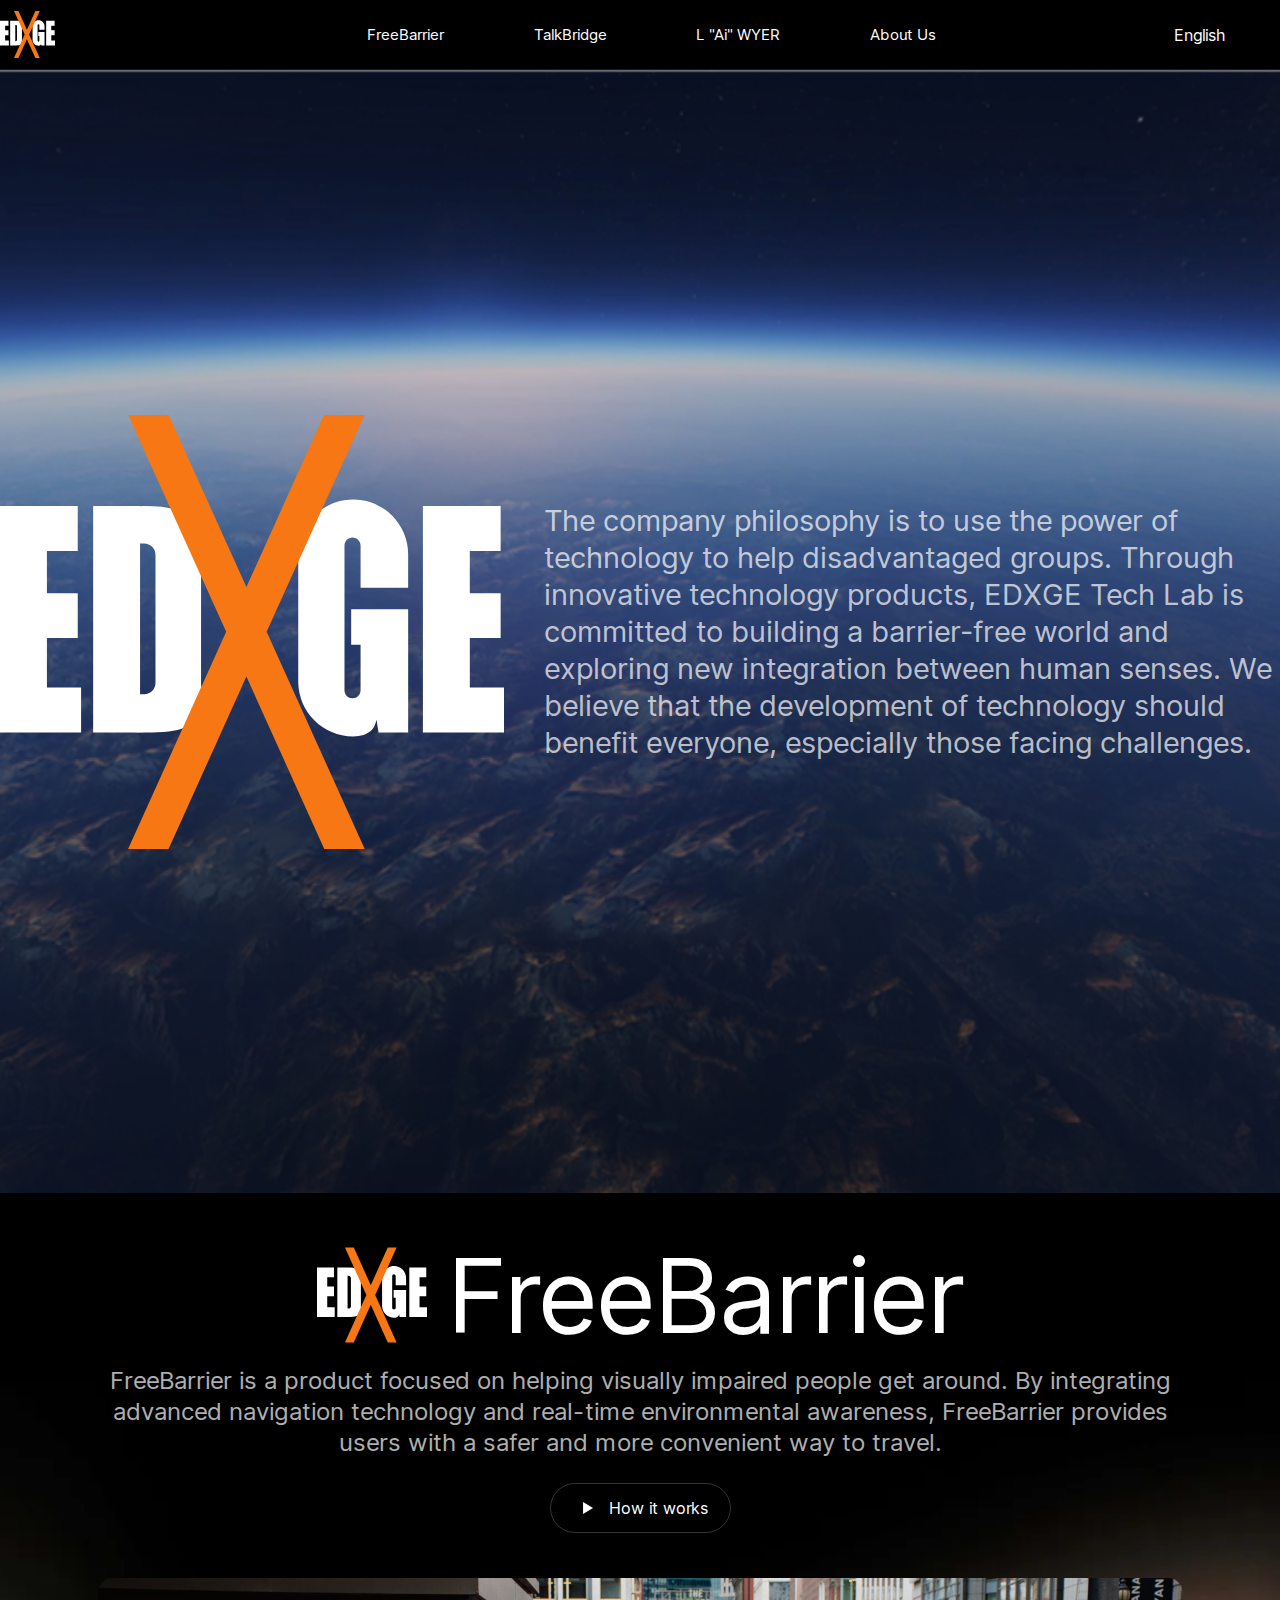
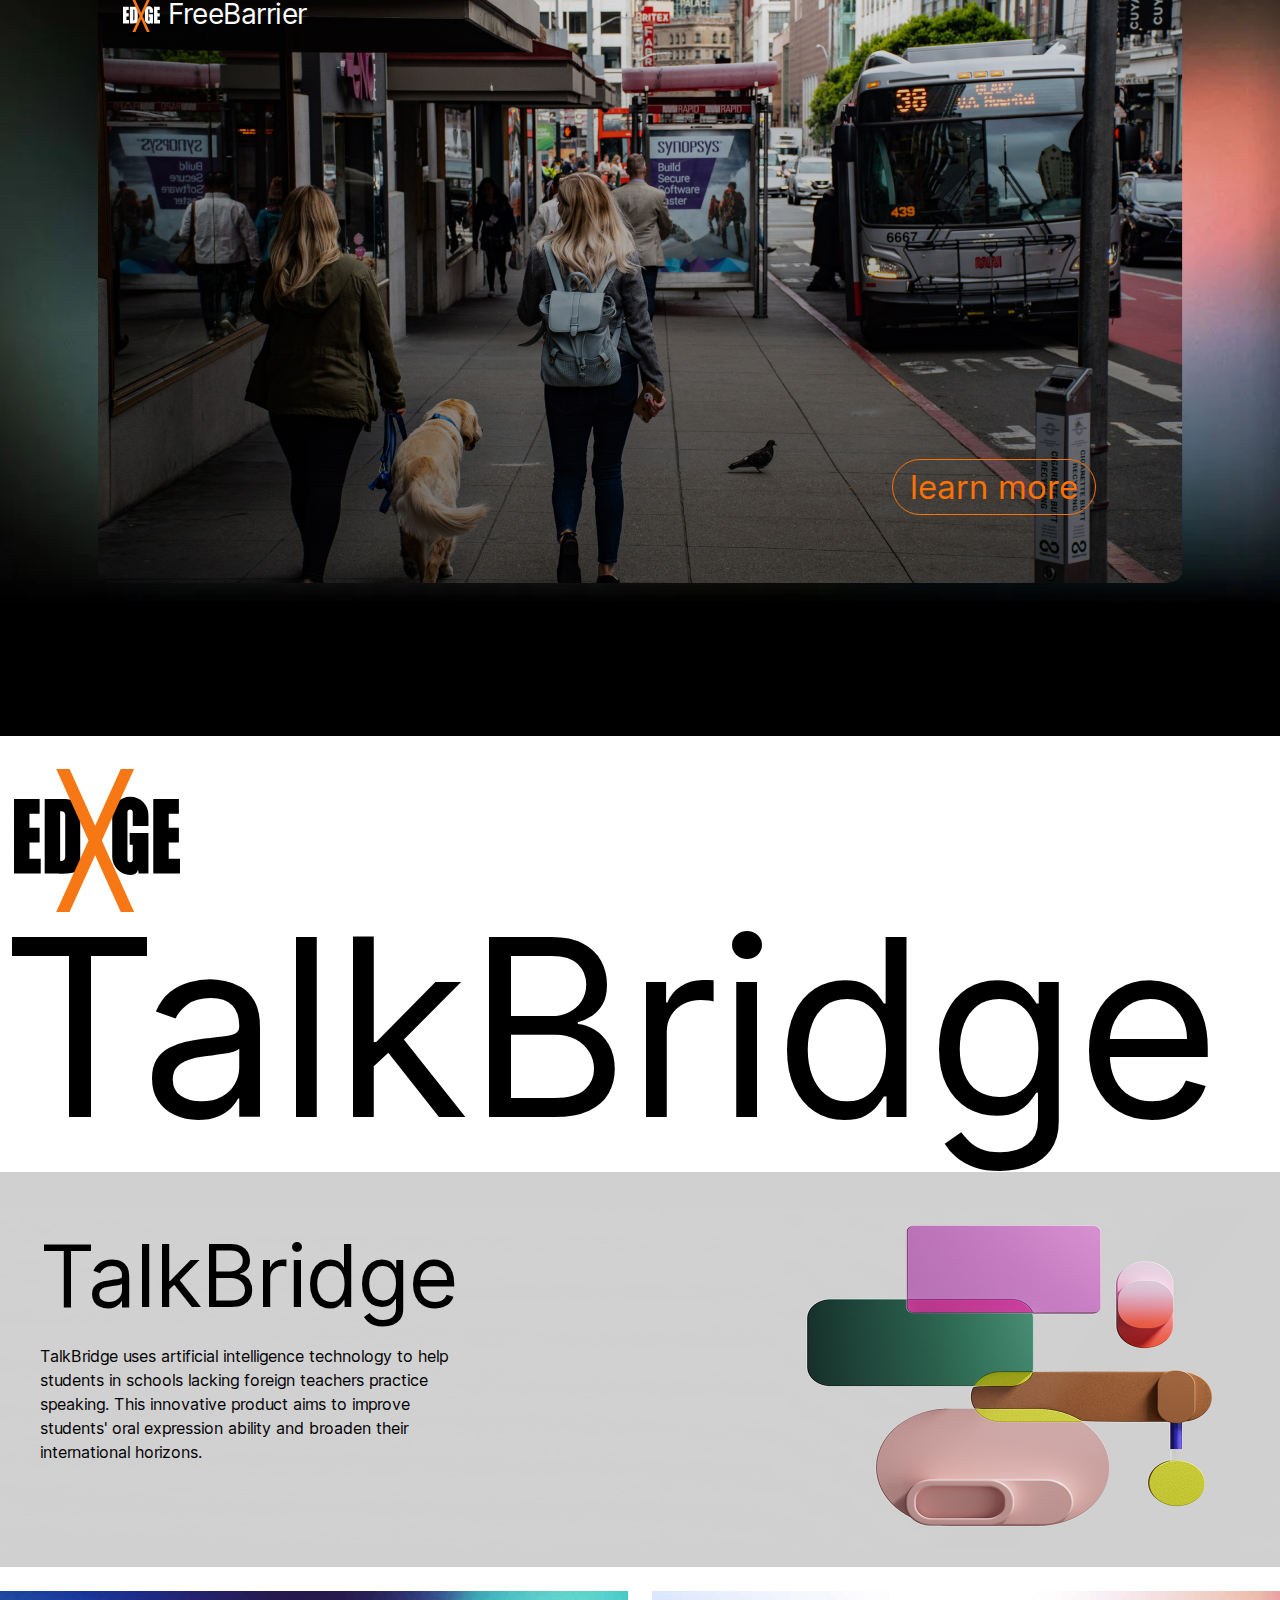
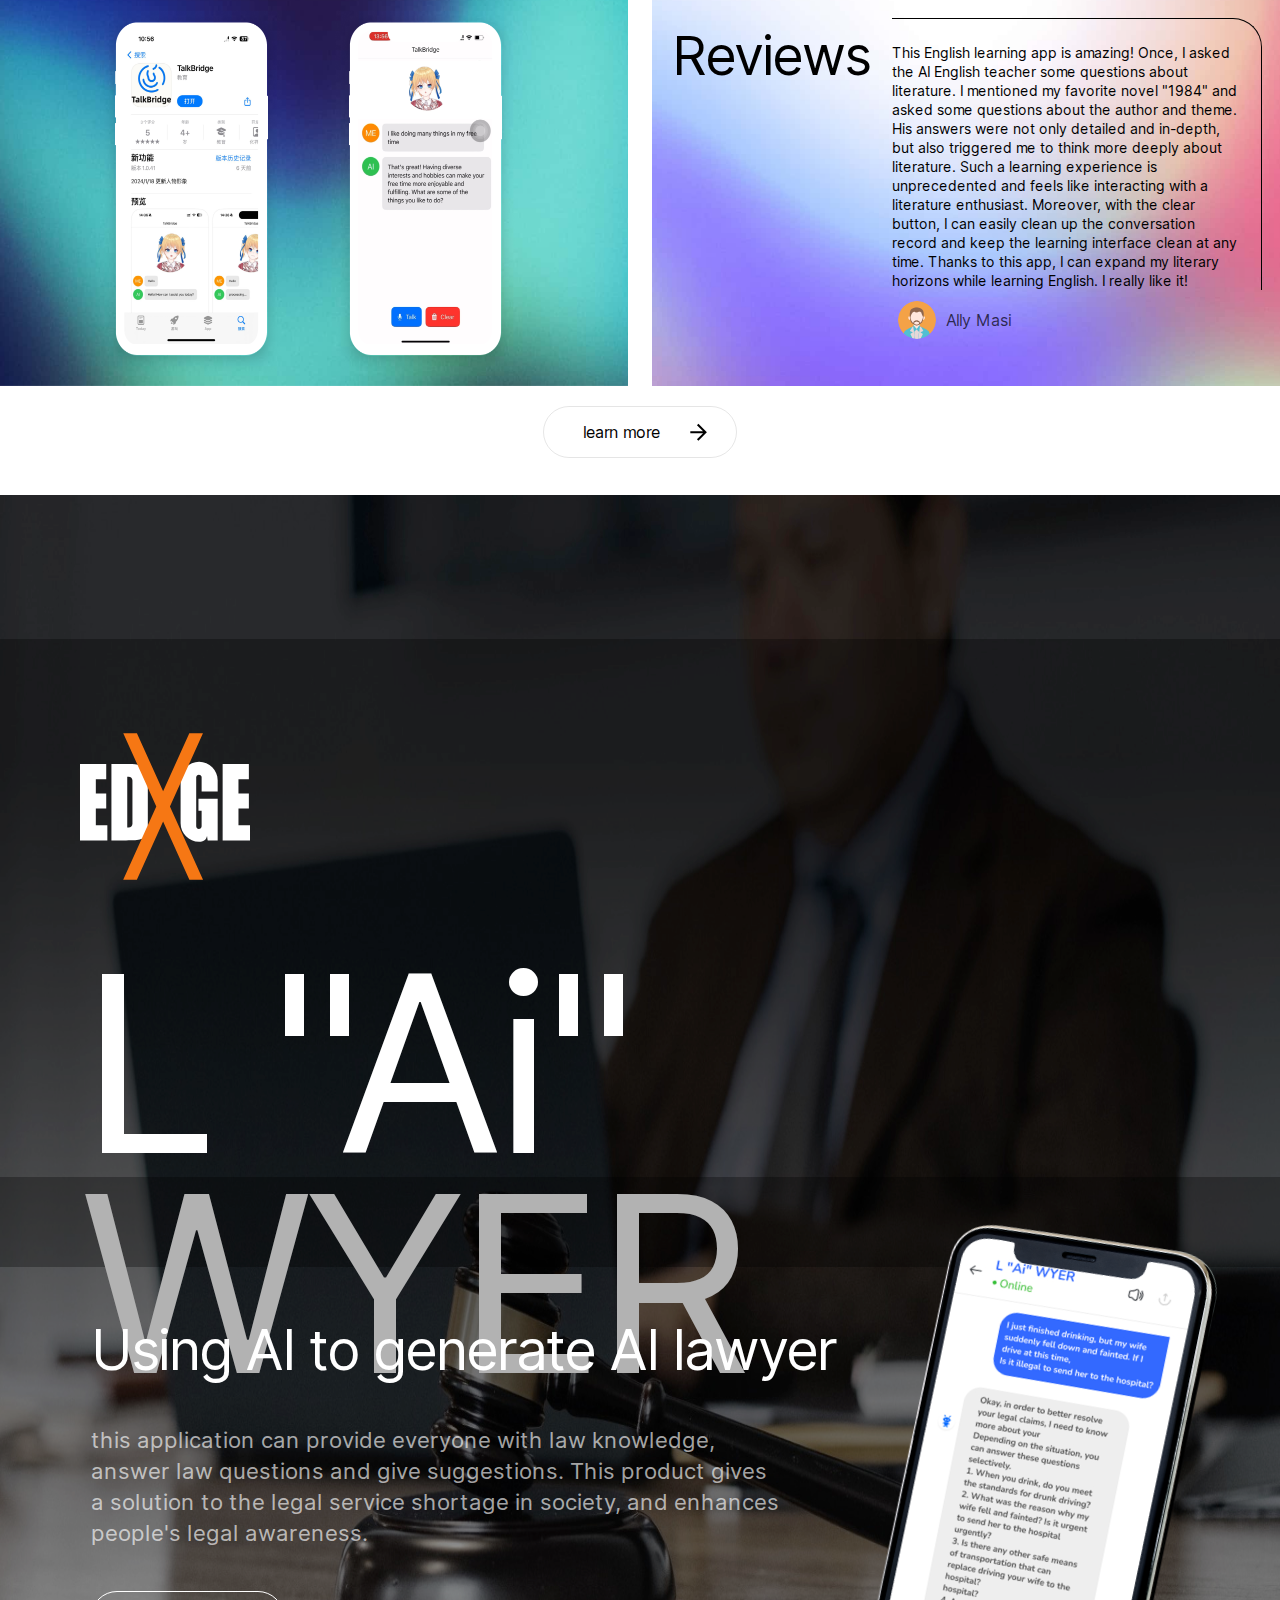
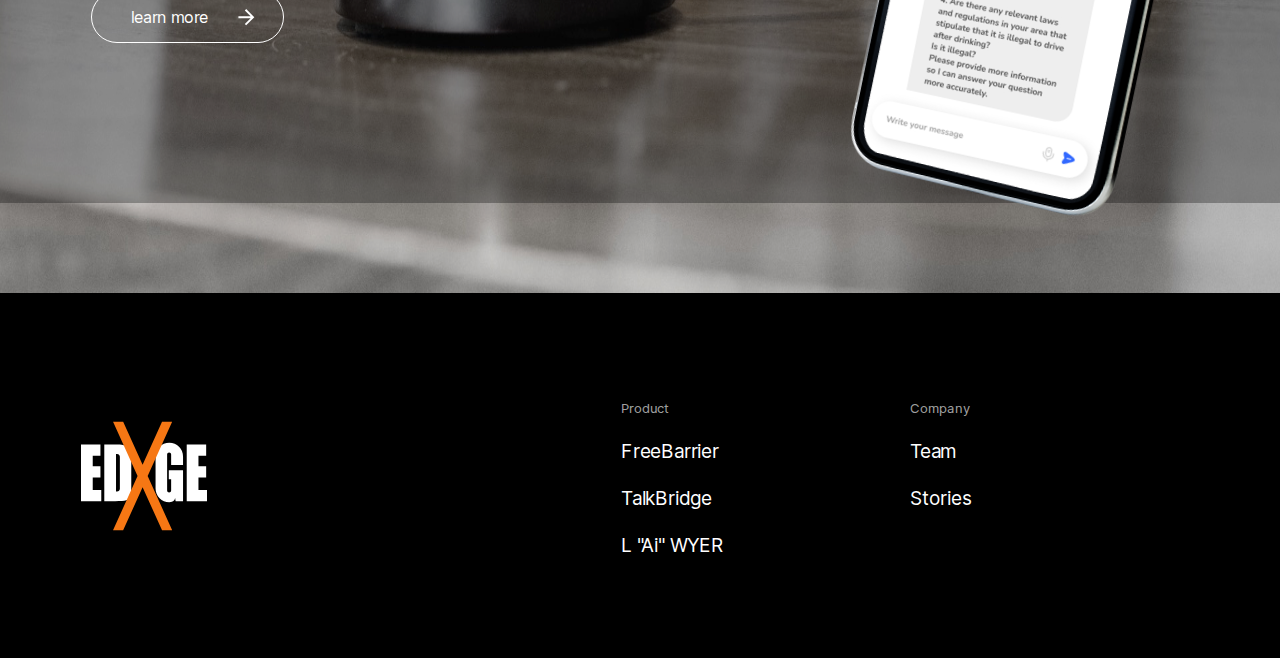
==== commit 5063d6a4: "update images" ====
--- a/index.html
+++ b/index.html
@@ -1 +1 @@
-<!DOCTYPE html><html lang="en"><head><meta charSet="utf-8"/><meta name="viewport" content="width=device-width, initial-scale=1"/><link rel="preload" href="/_next/static/media/c9a5bc6a7c948fb0-s.p.woff2" as="font" crossorigin="" type="font/woff2"/><link rel="preload" as="image" href="/logo_white.svg"/><link rel="preload" as="image" href="/s1bg1.png"/><link rel="preload" as="image" href="/logo_black.svg"/><link rel="preload" as="image" href="/s2bg2.png"/><link rel="preload" as="image" href="/s2card3avatar.png"/><link rel="preload" as="image" href="/s2arrow.svg"/><link rel="preload" as="image" href="/s3card2arrow.svg"/><link rel="preload" as="image" href="/s3card2phone.png"/><link rel="stylesheet" href="/_next/static/css/adb541d4023504cc.css" crossorigin="" data-precedence="next"/><link rel="stylesheet" href="/_next/static/css/e8e05d91c4c225ad.css" crossorigin="" data-precedence="next"/><link rel="preload" as="script" fetchPriority="low" href="/_next/static/chunks/webpack-3d2318e4d6217913.js" crossorigin=""/><script src="/_next/static/chunks/fd9d1056-d0916c1928b2dab2.js" async="" crossorigin=""></script><script src="/_next/static/chunks/938-652e71252fee86b5.js" async="" crossorigin=""></script><script src="/_next/static/chunks/main-app-9f782498c3e4d853.js" async="" crossorigin=""></script><script src="/_next/static/chunks/328-6d31d3dc0706b322.js" async=""></script><script src="/_next/static/chunks/app/page-f6a4f768983ecac7.js" async=""></script><title>EDXGE Tech</title><meta name="description" content="EDXGE Tech"/><link rel="icon" href="/favicon.ico" type="image/x-icon" sizes="48x48"/><meta name="next-size-adjust"/><script src="/_next/static/chunks/polyfills-c67a75d1b6f99dc8.js" crossorigin="" noModule=""></script></head><body class="__className_e66fe9"><div class="header_bg__rVXxx"><div class="header_container__8fmu3"><img src="/logo_white.svg" alt="logo" class="header_logo__57EiI"/><div class="header_menu__HkMw8"><div class="header_menuItem__UpbRP">FreeBarrier</div><div class="header_menuItem__UpbRP">TalkBridge</div><div class="header_menuItem__UpbRP">L &quot;Ai&quot; WYER</div><div class="header_menuItem__UpbRP">About Us</div></div><div class="header_lang__CjgNA"><div class="header_langSelected__wtEf2">English</div><div class="header_langContent__K6XsH"><div class="header_langContentItem__UoFTi">English</div><div class="header_langContentItem__UoFTi">简体中文</div></div></div></div></div><div class="app_s0__xvly4"><img class="app_s0logo__8GQzu" src="/logo_white.svg" alt=""/><div class="app_s0content__BKtNs">The company philosophy is to use the power of technology to help disadvantaged groups. Through innovative technology products, EDXGE Tech Lab is committed to building a barrier-free world and exploring new integration between human senses. We believe that the development of technology should benefit everyone, especially those facing challenges.</div></div><div class="app_s1__nnIwr"><div class="app_s1titleRow__4uP_n"><img src="/logo_white.svg" class="app_s1logo1__pC13Z" alt="logo white"/><div class="app_s1title1__4nvAq">FreeBarrier</div></div><div class="app_row__DmZqt"><div class="app_s1desc__7qJVt">FreeBarrier is a product focused on helping visually impaired people get around. By integrating advanced navigation technology and real-time environmental awareness, FreeBarrier provides users with a safer and more convenient way to travel.</div></div><div class="app_row__DmZqt"><div class="app_s1playButton__GNVDo"><svg xmlns="http://www.w3.org/2000/svg" width="25" height="24" viewBox="0 0 25 24" fill="none"><path d="M7.04688 6V18L17.0469 12L7.04688 6Z" fill="white"></path></svg>How it works</div></div><div class="app_row__DmZqt" style="margin-top:45px"><img src="/s1bg1.png" class="app_s1bg1__M3rL_" alt=""/><div class="app_s1cover__UGeef"><img src="/logo_white.svg" class="app_s1coverLogo__jlqT_" alt=""/><div class="app_s1coverTitle__NFP4M">FreeBarrier</div><div class="app_s1coverButton__KT2Q8">learn more</div></div></div></div><div class="app_s2__dXx4I"><div class="app_s2container__kpsfb"><img src="/logo_black.svg" class="app_s2logo1__aBrNN" alt=""/><div class="app_s2title1__f7zy9">TalkBridge</div><div class="app_s2card1__nFbDB"><div class="app_s2card1title__jzrZh">TalkBridge</div><div class="app_s2card1content__mjiYZ">TalkBridge uses artificial intelligence technology to help students in schools lacking foreign teachers practice speaking. This innovative product aims to improve students&#x27; oral expression ability and broaden their international horizons.</div></div><div class="app_s2cardRow__WsyPa"><img class="app_s2bg2__XAXqT" src="/s2bg2.png" alt="s2bg2"/><div class="app_s2card3__V8uqt"><div class="app_s2card3title__k_Hqs">Reviews</div><div class="app_s2card3content__thnvg">This English learning app is amazing! Once, I asked the AI English teacher some questions about literature. I mentioned my favorite novel &quot;1984&quot; and asked some questions about the author and theme. His answers were not only detailed and in-depth, but also triggered me to think more deeply about literature. Such a learning experience is unprecedented and feels like interacting with a literature enthusiast. Moreover, with the clear button, I can easily clean up the conversation record and keep the learning interface clean at any time. Thanks to this app, I can expand my literary horizons while learning English. I really like it!</div><div class="app_s2card3avatar__qiE_r"><img class="app_s2card3avatarImage__eGEWr" alt="" src="/s2card3avatar.png"/><div class="app_s2card3name__xF0eV">Ally Masi</div></div></div></div><div class="app_row__DmZqt"><div class="app_s2button__MYctV"><span>learn more</span><img src="/s2arrow.svg" alt="arrow"/></div></div></div></div><div class="app_s3__rASW2"><div class="app_row__DmZqt"><div class="app_s3card1__VYN2u"><img src="/logo_white.svg" class="app_s3card1logo__8ecgO" alt="s3card1"/><div class="app_s3card1title__xnPJ_">L &quot;Ai&quot; WYER</div></div></div><div class="app_row__DmZqt"><div class="app_s3card2__s4pVN"><div class="app_s3card2title__L558Q">Using AI to generate AI lawyer</div><div class="app_s3card2content__sWjWP">this application can provide everyone with law knowledge, answer law questions and give suggestions. This product gives a solution to the legal service shortage in society, and enhances people&#x27;s legal awareness.</div><div class="app_s3card2button__7Y_nE"><span>learn more</span><img src="/s3card2arrow.svg" class="app_s3card2arrow__Mt0DE" alt="arrow"/></div><img src="/s3card2phone.png" class="app_s3card2phone__fwH8w" alt="s3card2phone"/></div></div></div><div class="app_s4__tdIPI"><div class="footer_row__TODqG"><img class="footer_logo__3_WEM" src="/logo_white.svg" alt=""/><div class="footer_card__5sTjd"><div class="footer_cardTitle__9lzDs">Product</div><div class="footer_cardItem__S_axP">FreeBarrier</div><div class="footer_cardItem__S_axP">TalkBridge</div><div class="footer_cardItem__S_axP">L &quot;Ai&quot; WYER</div></div><div class="footer_card__5sTjd"><div class="footer_cardTitle__9lzDs">Company</div><div class="footer_cardItem__S_axP">Team</div><div class="footer_cardItem__S_axP">Stories</div></div></div></div><script src="/_next/static/chunks/webpack-3d2318e4d6217913.js" crossorigin="" async=""></script><script>(self.__next_f=self.__next_f||[]).push([0]);self.__next_f.push([2,null])</script><script>self.__next_f.push([1,"1:HL[\"/_next/static/media/c9a5bc6a7c948fb0-s.p.woff2\",\"font\",{\"crossOrigin\":\"\",\"type\":\"font/woff2\"}]\n2:HL[\"/_next/static/css/adb541d4023504cc.css\",\"style\",{\"crossOrigin\":\"\"}]\n0:\"$L3\"\n"])</script><script>self.__next_f.push([1,"4:HL[\"/_next/static/css/e8e05d91c4c225ad.css\",\"style\",{\"crossOrigin\":\"\"}]\n"])</script><script>self.__next_f.push([1,"5:I[7690,[],\"\"]\n7:I[7831,[],\"\"]\n8:I[6039,[\"328\",\"static/chunks/328-6d31d3dc0706b322.js\",\"931\",\"static/chunks/app/page-f6a4f768983ecac7.js\"],\"\"]\n9:I[5613,[],\"\"]\na:I[1778,[],\"\"]\nc:I[8955,[],\"\"]\n"])</script><script>self.__next_f.push([1,"3:[[[\"$\",\"link\",\"0\",{\"rel\":\"stylesheet\",\"href\":\"/_next/static/css/adb541d4023504cc.css\",\"precedence\":\"next\",\"crossOrigin\":\"\"}]],[\"$\",\"$L5\",null,{\"buildId\":\"NGWKGw1s7prMtAZEHIWQJ\",\"assetPrefix\":\"\",\"initialCanonicalUrl\":\"/\",\"initialTree\":[\"\",{\"children\":[\"__PAGE__\",{}]},\"$undefined\",\"$undefined\",true],\"initialSeedData\":[\"\",{\"children\":[\"__PAGE__\",{},[\"$L6\",[\"$\",\"$L7\",null,{\"propsForComponent\":{\"params\":{}},\"Component\":\"$8\",\"isStaticGeneration\":true}],null]]},[null,[\"$\",\"html\",null,{\"lang\":\"en\",\"children\":[\"$\",\"body\",null,{\"className\":\"__className_e66fe9\",\"children\":[\"$\",\"$L9\",null,{\"parallelRouterKey\":\"children\",\"segmentPath\":[\"children\"],\"loading\":\"$undefined\",\"loadingStyles\":\"$undefined\",\"loadingScripts\":\"$undefined\",\"hasLoading\":false,\"error\":\"$undefined\",\"errorStyles\":\"$undefined\",\"errorScripts\":\"$undefined\",\"template\":[\"$\",\"$La\",null,{}],\"templateStyles\":\"$undefined\",\"templateScripts\":\"$undefined\",\"notFound\":[[\"$\",\"title\",null,{\"children\":\"404: This page could not be found.\"}],[\"$\",\"div\",null,{\"style\":{\"fontFamily\":\"system-ui,\\\"Segoe UI\\\",Roboto,Helvetica,Arial,sans-serif,\\\"Apple Color Emoji\\\",\\\"Segoe UI Emoji\\\"\",\"height\":\"100vh\",\"textAlign\":\"center\",\"display\":\"flex\",\"flexDirection\":\"column\",\"alignItems\":\"center\",\"justifyContent\":\"center\"},\"children\":[\"$\",\"div\",null,{\"children\":[[\"$\",\"style\",null,{\"dangerouslySetInnerHTML\":{\"__html\":\"body{color:#000;background:#fff;margin:0}.next-error-h1{border-right:1px solid rgba(0,0,0,.3)}@media (prefers-color-scheme:dark){body{color:#fff;background:#000}.next-error-h1{border-right:1px solid rgba(255,255,255,.3)}}\"}}],[\"$\",\"h1\",null,{\"className\":\"next-error-h1\",\"style\":{\"display\":\"inline-block\",\"margin\":\"0 20px 0 0\",\"padding\":\"0 23px 0 0\",\"fontSize\":24,\"fontWeight\":500,\"verticalAlign\":\"top\",\"lineHeight\":\"49px\"},\"children\":\"404\"}],[\"$\",\"div\",null,{\"style\":{\"display\":\"inline-block\"},\"children\":[\"$\",\"h2\",null,{\"style\":{\"fontSize\":14,\"fontWeight\":400,\"lineHeight\":\"49px\",\"margin\":0},\"children\":\"This page could not be found.\"}]}]]}]}]],\"notFoundStyles\":[],\"styles\":[[\"$\",\"link\",\"0\",{\"rel\":\"stylesheet\",\"href\":\"/_next/static/css/e8e05d91c4c225ad.css\",\"precedence\":\"next\",\"crossOrigin\":\"\"}]]}]}]}],null]],\"initialHead\":[false,\"$Lb\"],\"globalErrorComponent\":\"$c\"}]]\n"])</script><script>self.__next_f.push([1,"b:[[\"$\",\"meta\",\"0\",{\"name\":\"viewport\",\"content\":\"width=device-width, initial-scale=1\"}],[\"$\",\"meta\",\"1\",{\"charSet\":\"utf-8\"}],[\"$\",\"title\",\"2\",{\"children\":\"EDXGE Tech\"}],[\"$\",\"meta\",\"3\",{\"name\":\"description\",\"content\":\"EDXGE Tech\"}],[\"$\",\"link\",\"4\",{\"rel\":\"icon\",\"href\":\"/favicon.ico\",\"type\":\"image/x-icon\",\"sizes\":\"48x48\"}],[\"$\",\"meta\",\"5\",{\"name\":\"next-size-adjust\"}]]\n6:null\n"])</script><script>self.__next_f.push([1,""])</script></body></html>+<!DOCTYPE html><html lang="en"><head><meta charSet="utf-8"/><meta name="viewport" content="width=device-width, initial-scale=1"/><link rel="preload" href="/_next/static/media/c9a5bc6a7c948fb0-s.p.woff2" as="font" crossorigin="" type="font/woff2"/><link rel="preload" as="image" href="/logo_white.svg"/><link rel="preload" as="image" href="/s1bg1.png"/><link rel="preload" as="image" href="/logo_black.svg"/><link rel="preload" as="image" href="/s2bg2.png"/><link rel="preload" as="image" href="/s2card3avatar.png"/><link rel="preload" as="image" href="/s2arrow.svg"/><link rel="preload" as="image" href="/s3card2arrow.svg"/><link rel="preload" as="image" href="/s3card2phone.png"/><link rel="stylesheet" href="/_next/static/css/adb541d4023504cc.css" crossorigin="" data-precedence="next"/><link rel="stylesheet" href="/_next/static/css/e8e05d91c4c225ad.css" crossorigin="" data-precedence="next"/><link rel="preload" as="script" fetchPriority="low" href="/_next/static/chunks/webpack-5774f6383cb846d3.js" crossorigin=""/><script src="/_next/static/chunks/fd9d1056-d0916c1928b2dab2.js" async="" crossorigin=""></script><script src="/_next/static/chunks/938-652e71252fee86b5.js" async="" crossorigin=""></script><script src="/_next/static/chunks/main-app-9f782498c3e4d853.js" async="" crossorigin=""></script><script src="/_next/static/chunks/328-6d31d3dc0706b322.js" async=""></script><script src="/_next/static/chunks/app/page-f6a4f768983ecac7.js" async=""></script><title>EDXGE Tech</title><meta name="description" content="EDXGE Tech"/><link rel="icon" href="/favicon.ico" type="image/x-icon" sizes="48x48"/><meta name="next-size-adjust"/><script src="/_next/static/chunks/polyfills-c67a75d1b6f99dc8.js" crossorigin="" noModule=""></script></head><body class="__className_e66fe9"><div class="header_bg__rVXxx"><div class="header_container__8fmu3"><img src="/logo_white.svg" alt="logo" class="header_logo__57EiI"/><div class="header_menu__HkMw8"><div class="header_menuItem__UpbRP">FreeBarrier</div><div class="header_menuItem__UpbRP">TalkBridge</div><div class="header_menuItem__UpbRP">L &quot;Ai&quot; WYER</div><div class="header_menuItem__UpbRP">About Us</div></div><div class="header_lang__CjgNA"><div class="header_langSelected__wtEf2">English</div><div class="header_langContent__K6XsH"><div class="header_langContentItem__UoFTi">English</div><div class="header_langContentItem__UoFTi">简体中文</div></div></div></div></div><div class="app_s0__xvly4"><img class="app_s0logo__8GQzu" src="/logo_white.svg" alt=""/><div class="app_s0content__BKtNs">The company philosophy is to use the power of technology to help disadvantaged groups. Through innovative technology products, EDXGE Tech Lab is committed to building a barrier-free world and exploring new integration between human senses. We believe that the development of technology should benefit everyone, especially those facing challenges.</div></div><div class="app_s1__nnIwr"><div class="app_s1titleRow__4uP_n"><img src="/logo_white.svg" class="app_s1logo1__pC13Z" alt="logo white"/><div class="app_s1title1__4nvAq">FreeBarrier</div></div><div class="app_row__DmZqt"><div class="app_s1desc__7qJVt">FreeBarrier is a product focused on helping visually impaired people get around. By integrating advanced navigation technology and real-time environmental awareness, FreeBarrier provides users with a safer and more convenient way to travel.</div></div><div class="app_row__DmZqt"><div class="app_s1playButton__GNVDo"><svg xmlns="http://www.w3.org/2000/svg" width="25" height="24" viewBox="0 0 25 24" fill="none"><path d="M7.04688 6V18L17.0469 12L7.04688 6Z" fill="white"></path></svg>How it works</div></div><div class="app_row__DmZqt" style="margin-top:45px"><img src="/s1bg1.png" class="app_s1bg1__M3rL_" alt=""/><div class="app_s1cover__UGeef"><img src="/logo_white.svg" class="app_s1coverLogo__jlqT_" alt=""/><div class="app_s1coverTitle__NFP4M">FreeBarrier</div><div class="app_s1coverButton__KT2Q8">learn more</div></div></div></div><div class="app_s2__dXx4I"><div class="app_s2container__kpsfb"><img src="/logo_black.svg" class="app_s2logo1__aBrNN" alt=""/><div class="app_s2title1__f7zy9">TalkBridge</div><div class="app_s2card1__nFbDB"><div class="app_s2card1title__jzrZh">TalkBridge</div><div class="app_s2card1content__mjiYZ">TalkBridge uses artificial intelligence technology to help students in schools lacking foreign teachers practice speaking. This innovative product aims to improve students&#x27; oral expression ability and broaden their international horizons.</div></div><div class="app_s2cardRow__WsyPa"><img class="app_s2bg2__XAXqT" src="/s2bg2.png" alt="s2bg2"/><div class="app_s2card3__V8uqt"><div class="app_s2card3title__k_Hqs">Reviews</div><div class="app_s2card3content__thnvg">This English learning app is amazing! Once, I asked the AI English teacher some questions about literature. I mentioned my favorite novel &quot;1984&quot; and asked some questions about the author and theme. His answers were not only detailed and in-depth, but also triggered me to think more deeply about literature. Such a learning experience is unprecedented and feels like interacting with a literature enthusiast. Moreover, with the clear button, I can easily clean up the conversation record and keep the learning interface clean at any time. Thanks to this app, I can expand my literary horizons while learning English. I really like it!</div><div class="app_s2card3avatar__qiE_r"><img class="app_s2card3avatarImage__eGEWr" alt="" src="/s2card3avatar.png"/><div class="app_s2card3name__xF0eV">Ally Masi</div></div></div></div><div class="app_row__DmZqt"><div class="app_s2button__MYctV"><span>learn more</span><img src="/s2arrow.svg" alt="arrow"/></div></div></div></div><div class="app_s3__rASW2"><div class="app_row__DmZqt"><div class="app_s3card1__VYN2u"><img src="/logo_white.svg" class="app_s3card1logo__8ecgO" alt="s3card1"/><div class="app_s3card1title__xnPJ_">L &quot;Ai&quot; WYER</div></div></div><div class="app_row__DmZqt"><div class="app_s3card2__s4pVN"><div class="app_s3card2title__L558Q">Using AI to generate AI lawyer</div><div class="app_s3card2content__sWjWP">this application can provide everyone with law knowledge, answer law questions and give suggestions. This product gives a solution to the legal service shortage in society, and enhances people&#x27;s legal awareness.</div><div class="app_s3card2button__7Y_nE"><span>learn more</span><img src="/s3card2arrow.svg" class="app_s3card2arrow__Mt0DE" alt="arrow"/></div><img src="/s3card2phone.png" class="app_s3card2phone__fwH8w" alt="s3card2phone"/></div></div></div><div class="app_s4__tdIPI"><div class="footer_row__TODqG"><img class="footer_logo__3_WEM" src="/logo_white.svg" alt=""/><div class="footer_card__5sTjd"><div class="footer_cardTitle__9lzDs">Product</div><div class="footer_cardItem__S_axP">FreeBarrier</div><div class="footer_cardItem__S_axP">TalkBridge</div><div class="footer_cardItem__S_axP">L &quot;Ai&quot; WYER</div></div><div class="footer_card__5sTjd"><div class="footer_cardTitle__9lzDs">Company</div><div class="footer_cardItem__S_axP">Team</div><div class="footer_cardItem__S_axP">Stories</div></div></div></div><script src="/_next/static/chunks/webpack-5774f6383cb846d3.js" crossorigin="" async=""></script><script>(self.__next_f=self.__next_f||[]).push([0]);self.__next_f.push([2,null])</script><script>self.__next_f.push([1,"1:HL[\"/_next/static/media/c9a5bc6a7c948fb0-s.p.woff2\",\"font\",{\"crossOrigin\":\"\",\"type\":\"font/woff2\"}]\n2:HL[\"/_next/static/css/adb541d4023504cc.css\",\"style\",{\"crossOrigin\":\"\"}]\n0:\"$L3\"\n"])</script><script>self.__next_f.push([1,"4:HL[\"/_next/static/css/e8e05d91c4c225ad.css\",\"style\",{\"crossOrigin\":\"\"}]\n"])</script><script>self.__next_f.push([1,"5:I[7690,[],\"\"]\n7:I[7831,[],\"\"]\n8:I[6039,[\"328\",\"static/chunks/328-6d31d3dc0706b322.js\",\"931\",\"static/chunks/app/page-f6a4f768983ecac7.js\"],\"\"]\n9:I[5613,[],\"\"]\na:I[1778,[],\"\"]\nc:I[8955,[],\"\"]\n"])</script><script>self.__next_f.push([1,"3:[[[\"$\",\"link\",\"0\",{\"rel\":\"stylesheet\",\"href\":\"/_next/static/css/adb541d4023504cc.css\",\"precedence\":\"next\",\"crossOrigin\":\"\"}]],[\"$\",\"$L5\",null,{\"buildId\":\"oVPTcBEghsIC4XJ7VeIJL\",\"assetPrefix\":\"\",\"initialCanonicalUrl\":\"/\",\"initialTree\":[\"\",{\"children\":[\"__PAGE__\",{}]},\"$undefined\",\"$undefined\",true],\"initialSeedData\":[\"\",{\"children\":[\"__PAGE__\",{},[\"$L6\",[\"$\",\"$L7\",null,{\"propsForComponent\":{\"params\":{}},\"Component\":\"$8\",\"isStaticGeneration\":true}],null]]},[null,[\"$\",\"html\",null,{\"lang\":\"en\",\"children\":[\"$\",\"body\",null,{\"className\":\"__className_e66fe9\",\"children\":[\"$\",\"$L9\",null,{\"parallelRouterKey\":\"children\",\"segmentPath\":[\"children\"],\"loading\":\"$undefined\",\"loadingStyles\":\"$undefined\",\"loadingScripts\":\"$undefined\",\"hasLoading\":false,\"error\":\"$undefined\",\"errorStyles\":\"$undefined\",\"errorScripts\":\"$undefined\",\"template\":[\"$\",\"$La\",null,{}],\"templateStyles\":\"$undefined\",\"templateScripts\":\"$undefined\",\"notFound\":[[\"$\",\"title\",null,{\"children\":\"404: This page could not be found.\"}],[\"$\",\"div\",null,{\"style\":{\"fontFamily\":\"system-ui,\\\"Segoe UI\\\",Roboto,Helvetica,Arial,sans-serif,\\\"Apple Color Emoji\\\",\\\"Segoe UI Emoji\\\"\",\"height\":\"100vh\",\"textAlign\":\"center\",\"display\":\"flex\",\"flexDirection\":\"column\",\"alignItems\":\"center\",\"justifyContent\":\"center\"},\"children\":[\"$\",\"div\",null,{\"children\":[[\"$\",\"style\",null,{\"dangerouslySetInnerHTML\":{\"__html\":\"body{color:#000;background:#fff;margin:0}.next-error-h1{border-right:1px solid rgba(0,0,0,.3)}@media (prefers-color-scheme:dark){body{color:#fff;background:#000}.next-error-h1{border-right:1px solid rgba(255,255,255,.3)}}\"}}],[\"$\",\"h1\",null,{\"className\":\"next-error-h1\",\"style\":{\"display\":\"inline-block\",\"margin\":\"0 20px 0 0\",\"padding\":\"0 23px 0 0\",\"fontSize\":24,\"fontWeight\":500,\"verticalAlign\":\"top\",\"lineHeight\":\"49px\"},\"children\":\"404\"}],[\"$\",\"div\",null,{\"style\":{\"display\":\"inline-block\"},\"children\":[\"$\",\"h2\",null,{\"style\":{\"fontSize\":14,\"fontWeight\":400,\"lineHeight\":\"49px\",\"margin\":0},\"children\":\"This page could not be found.\"}]}]]}]}]],\"notFoundStyles\":[],\"styles\":[[\"$\",\"link\",\"0\",{\"rel\":\"stylesheet\",\"href\":\"/_next/static/css/e8e05d91c4c225ad.css\",\"precedence\":\"next\",\"crossOrigin\":\"\"}]]}]}]}],null]],\"initialHead\":[false,\"$Lb\"],\"globalErrorComponent\":\"$c\"}]]\n"])</script><script>self.__next_f.push([1,"b:[[\"$\",\"meta\",\"0\",{\"name\":\"viewport\",\"content\":\"width=device-width, initial-scale=1\"}],[\"$\",\"meta\",\"1\",{\"charSet\":\"utf-8\"}],[\"$\",\"title\",\"2\",{\"children\":\"EDXGE Tech\"}],[\"$\",\"meta\",\"3\",{\"name\":\"description\",\"content\":\"EDXGE Tech\"}],[\"$\",\"link\",\"4\",{\"rel\":\"icon\",\"href\":\"/favicon.ico\",\"type\":\"image/x-icon\",\"sizes\":\"48x48\"}],[\"$\",\"meta\",\"5\",{\"name\":\"next-size-adjust\"}]]\n6:null\n"])</script><script>self.__next_f.push([1,""])</script></body></html>